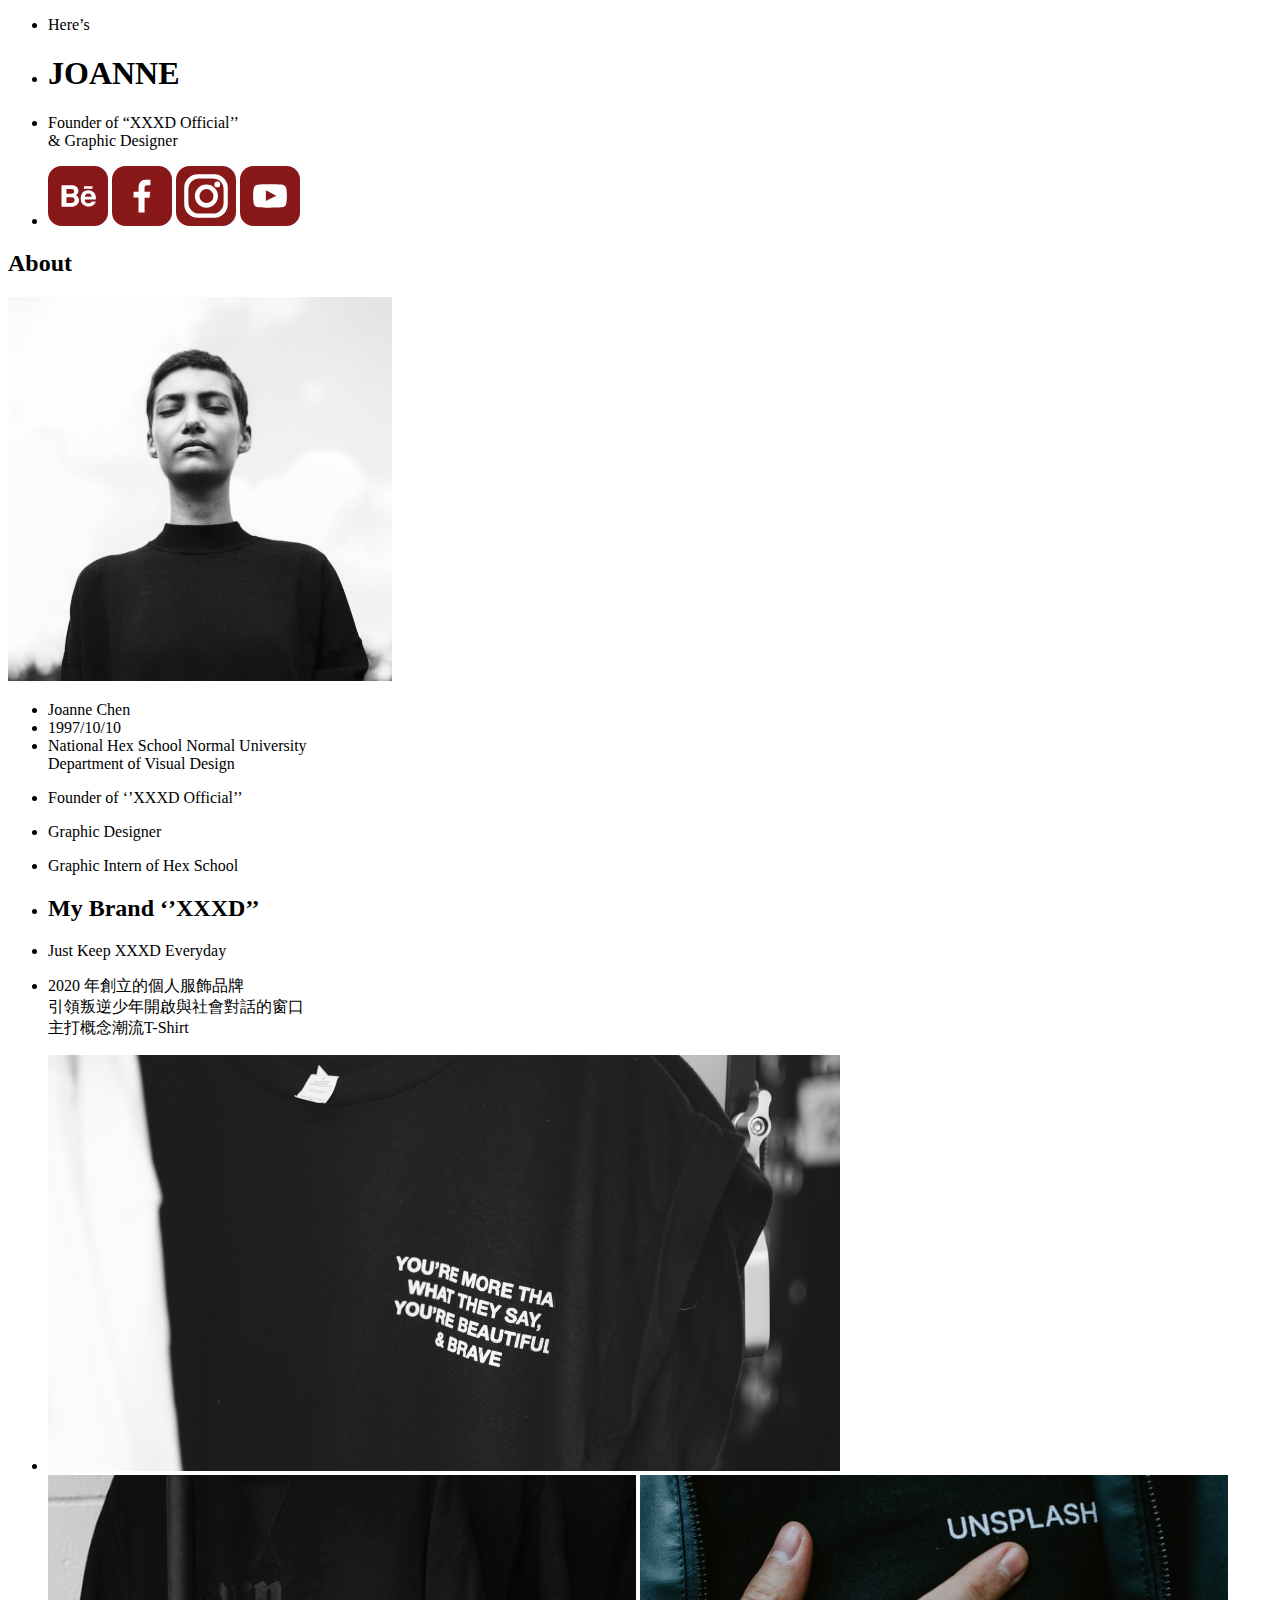
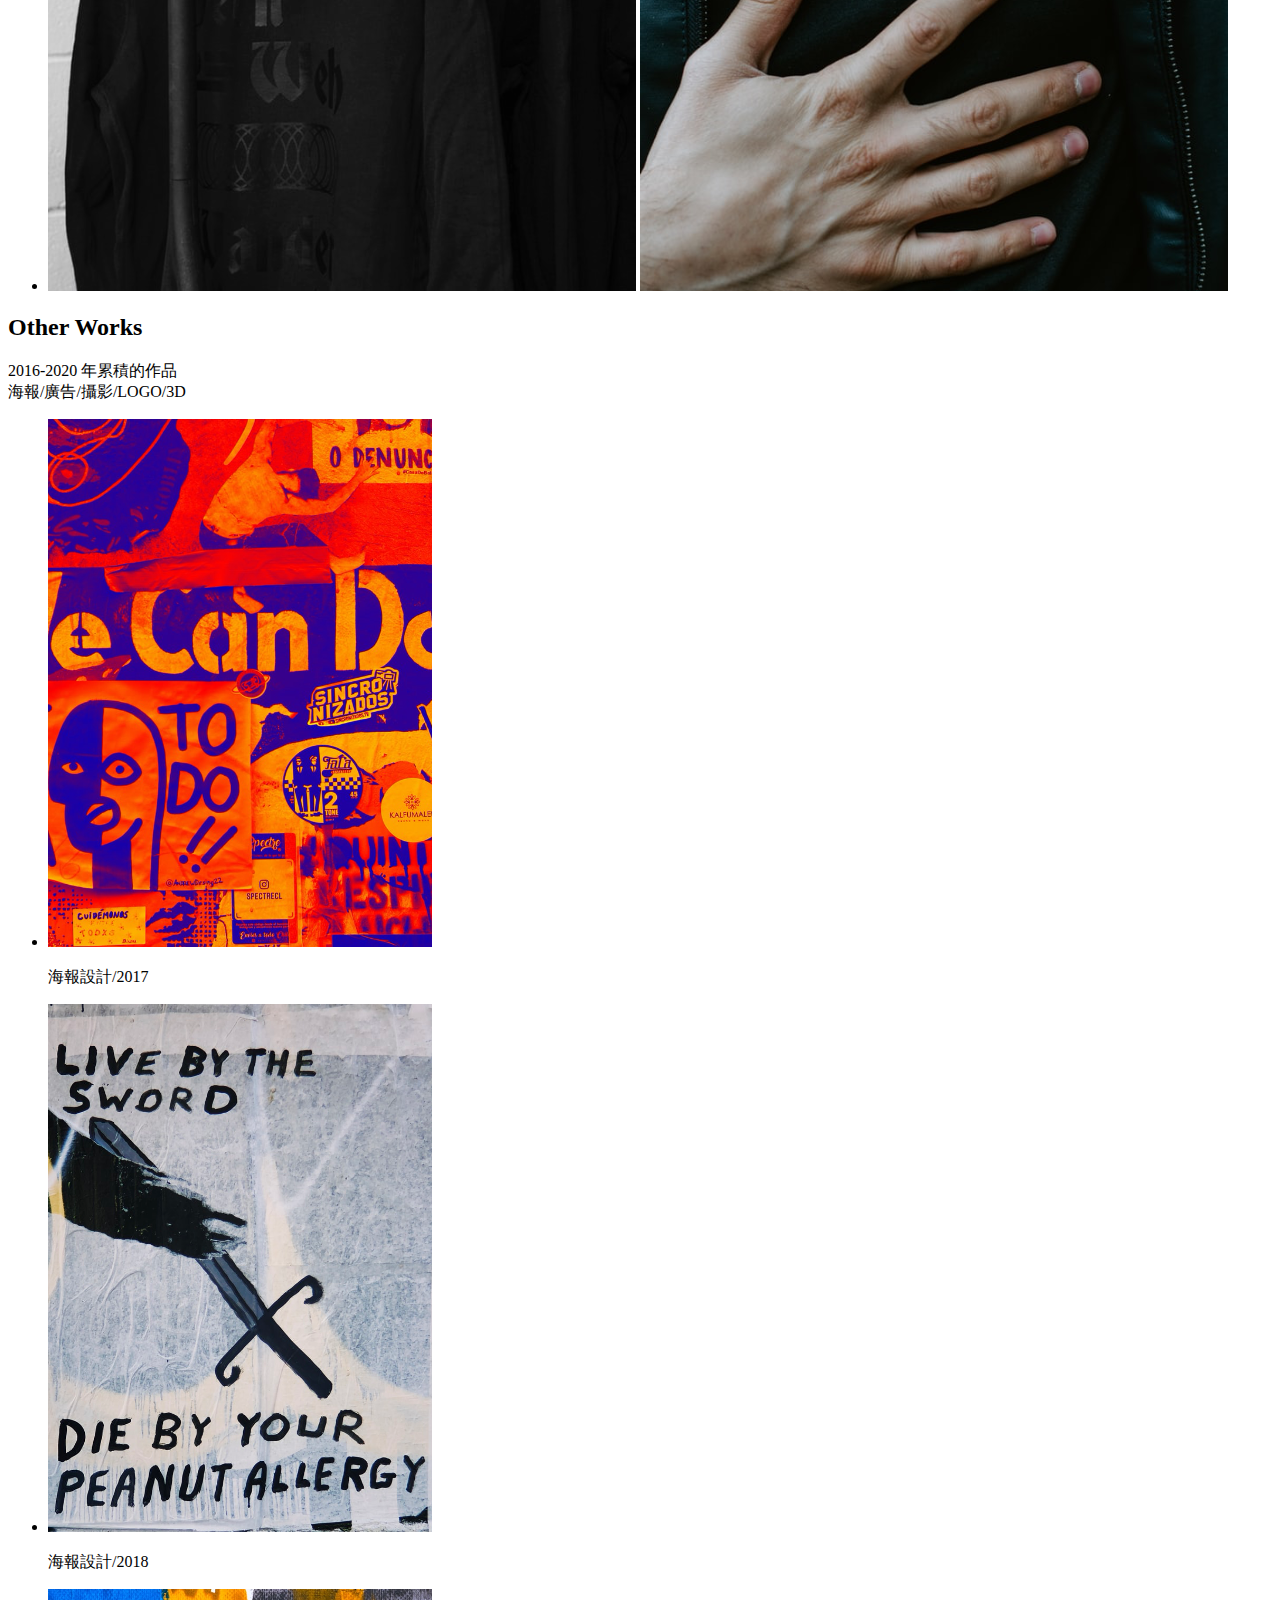
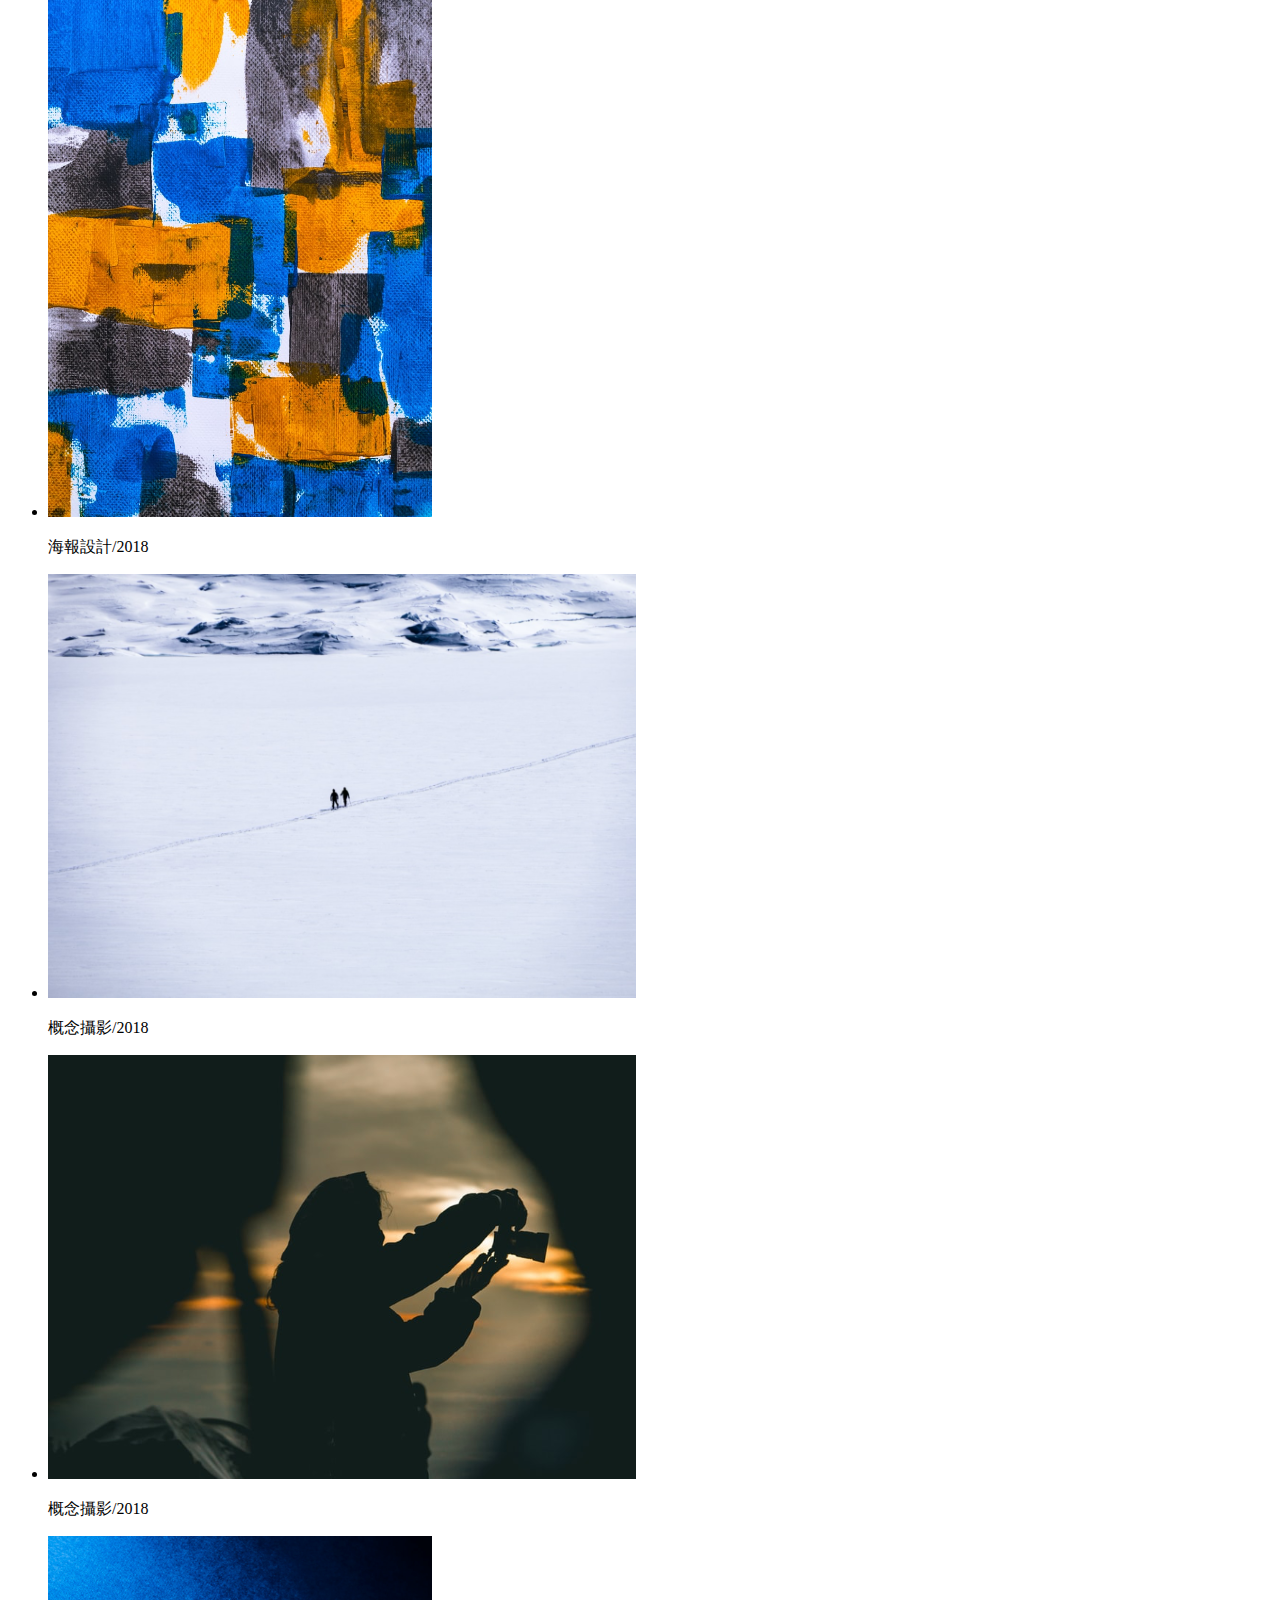
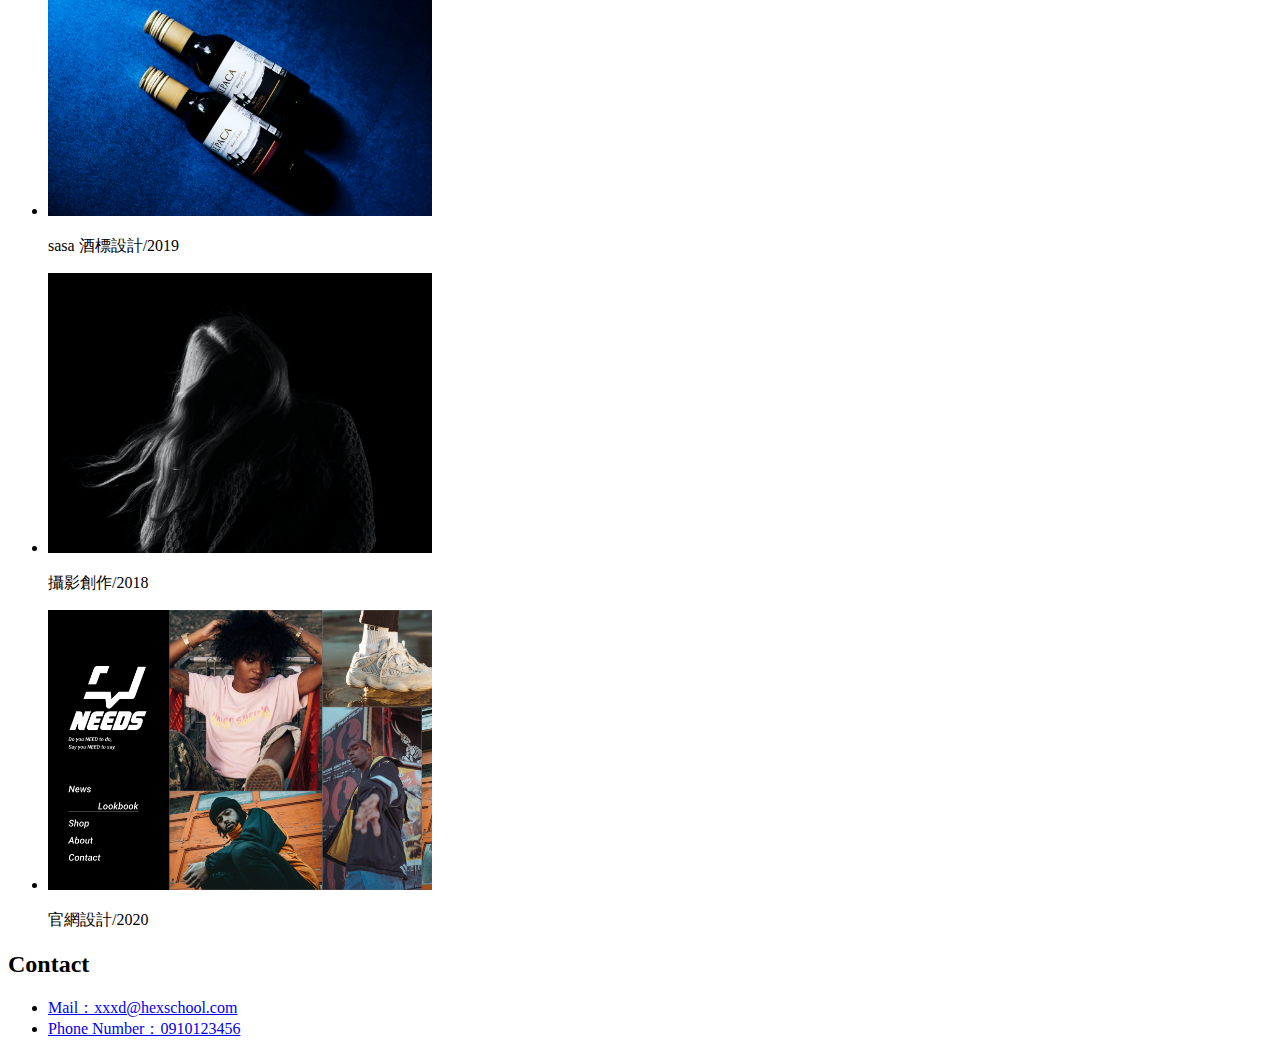
==== app/index.html @ ca54635e "first commit" ====
<!DOCTYPE html>
<html lang="en">

<head>
    <meta charset="UTF-8">
    <meta http-equiv="X-UA-Compatible" content="IE=edge">
    <meta name="viewport" content="width=device-width, initial-scale=1.0">
    <title>week2首頁</title>
    <link rel="stylesheet" href="./assets/style/all.css">
</head>

<body>
    <div class="header d-flex firstcolor f-jcc f-aic mb-14">
        <ul class="fontSizeS fontWeightB fontStyleItalic">
            <li>
                <p class="lineHeightS">Here’s</p>
            </li>
            <li class="mb-8">
                <h1 class="fontSizeL lineHeightL fontWeight900">JOANNE</h1>
            </li>
            <li>
                <p class="mb-10">Founder of “XXXD Official’’<br>& Graphic Designer</p>
            </li>
            <li>
                <img src="assets/images/behance.svg" alt="be" class="mr-4">
                <img src="assets/images/facebook.svg" alt="facebook" class="mr-4">
                <img src="assets/images/instagram.svg" alt="ig" class="mr-4">
                <img src="assets/images/youtube.svg" alt="youtube">
            </li>
        </ul>
    </div>
    <div class="about textAlignCenter mb-40">
        <h2 class="fontSizeM lineHeightM fontWeightB fontStyleItalic mb-10">About</h2>
        <img src="assets/images/photo.png" alt="Joanne_Chen_photo" class="mb-5">
        <ul class="fontWeightB fontSizeS lineHeightS">
            <li>Joanne Chen</li>
            <li>1997/10/10</li>
            <li class="about--hr">National Hex School Normal University<br>Department of Visual Design</li>
        </ul>
        <ul class="fontSizeS lineHeightS fontStyleItalic fontWeightB">
            <li class="about--iconCircle">
                <p>Founder of ‘’XXXD Official’’</p>
            </li>
            <li class="about--iconCircle">
                <p>Graphic Designer</p>
            </li>
            <li class="about--iconCircle">
                <p>Graphic Intern of Hex School</p>
            </li>
        </ul>
    </div>
    <div class="brand firstcolor textAlignCenter firstBackground pm-40 mb-14">
        <ul>
            <li>
                <h2 class="pt-14 fontSizeM lineHeightM fontStyleItalic fontWeightB mb-3">My Brand ‘’XXXD’’</h2>
            </li>
            <li>
                <p class="mb-8 fontSizeS lineHeightS fontWeightB fontStyleItalic">Just Keep XXXD Everyday</p>
            </li>
            <li>
                <p class="mb-17">2020 年創立的個人服飾品牌<br>引領叛逆少年開啟與社會對話的窗口<br>主打概念潮流<span
                        class="fontStyleItalic">T-Shirt</span></p>
            </li>
            <li><img src="assets/images/brand_img1.png" alt="brand" class="mb-10"></li>
            <li>
                <div>
                    <img src="assets/images/brand_img2.png" alt="brand" class="mr-6">
                    <img src="assets/images/brand_img3.png" alt="brand">
                </div>
            </li>
        </ul>
    </div>
    <div class="portfolio textAlignCenter mb-36">
        <h2 class="fontSizeM lineHeightM fontStyleItalic fontWeightB mb-4">Other Works</h2>
        <p class="mb-14"><span class="fontStyleItalic">2016-2020</span> 年累積的作品<br>海報/廣告/攝影/<span
                class="fontStyleItalic">LOGO</span>/<span class="fontStyleItalic">3D</span></p>
        <ul class="d-flex flexWrap f-jcsb fontWeightB">
            <li>
                <div>
                    <img src="assets/images/work_img1.png" alt="海報設計/2017">
                    <p class="lineHeightS mb-12">海報設計/<span class="fontStyleItalic">2017</span></p>
                </div>
            </li>
            <li>
                <img src="assets/images/work_img2.png" alt="海報設計/2018">
                <p class="lineHeightS mb-12">海報設計/<span class="fontStyleItalic">2018</span></p>
            </li>
            <li>
                <img src="assets/images/work_img3.png" alt="海報設計/2018">
                <p class="lineHeightS mb-12">海報設計/<span class="fontStyleItalic">2018</span></p>
            </li>
            <li>
                <img src="assets/images/work_img4.png" alt="概念攝影/2018">
                <p class="lineHeightS mb-12">概念攝影/<span class="fontStyleItalic">2018</span></p>
            </li>
            <li>
                <img src="assets/images/work_img5.png" alt="概念攝影/2018">
                <p class="lineHeightS mb-12">概念攝影/<span class="fontStyleItalic">2018</span></p>
            </li>
            <li>
                <img src="assets/images/work_img6.png" alt="sasa 酒標設計/2019">
                <p class="lineHeightS">sasa 酒標設計/<span class="fontStyleItalic">2019</span></p>
            </li>
            <li>
                <img src="assets/images/work_img7.png" alt="攝影創作/2018">
                <p class="lineHeightS">攝影創作/<span class="fontStyleItalic">2018</span></p>
            </li>
            <li>
                <img src="assets/images/work_img8.png" alt="官網設計/2020">
                <p class="lineHeightS">官網設計/<span class="fontStyleItalic">2020</span></p>
            </li>
        </ul>
    </div>
    <div class="footer textAlignCenter firstcolor firstBackground pm-16">
        <h2 class="pt-16 fontSizeM lineHeightM mb-4 fontStyleItalic fontWeightB">
            Contact
        </h2>
        <ul>
            <li class="mb-4">
                <a href="mailto:xxxd@hexschool.com" class="firstcolor fontStyleItalic">
                    Mail：xxxd@hexschool.com
                </a>
            </li>
            <li>
                <a href="tel: 0910123456" class="firstcolor fontStyleItalic">
                    Phone Number：0910123456
                </a>
            </li>
        </ul>
    </div>
</body>

</html>
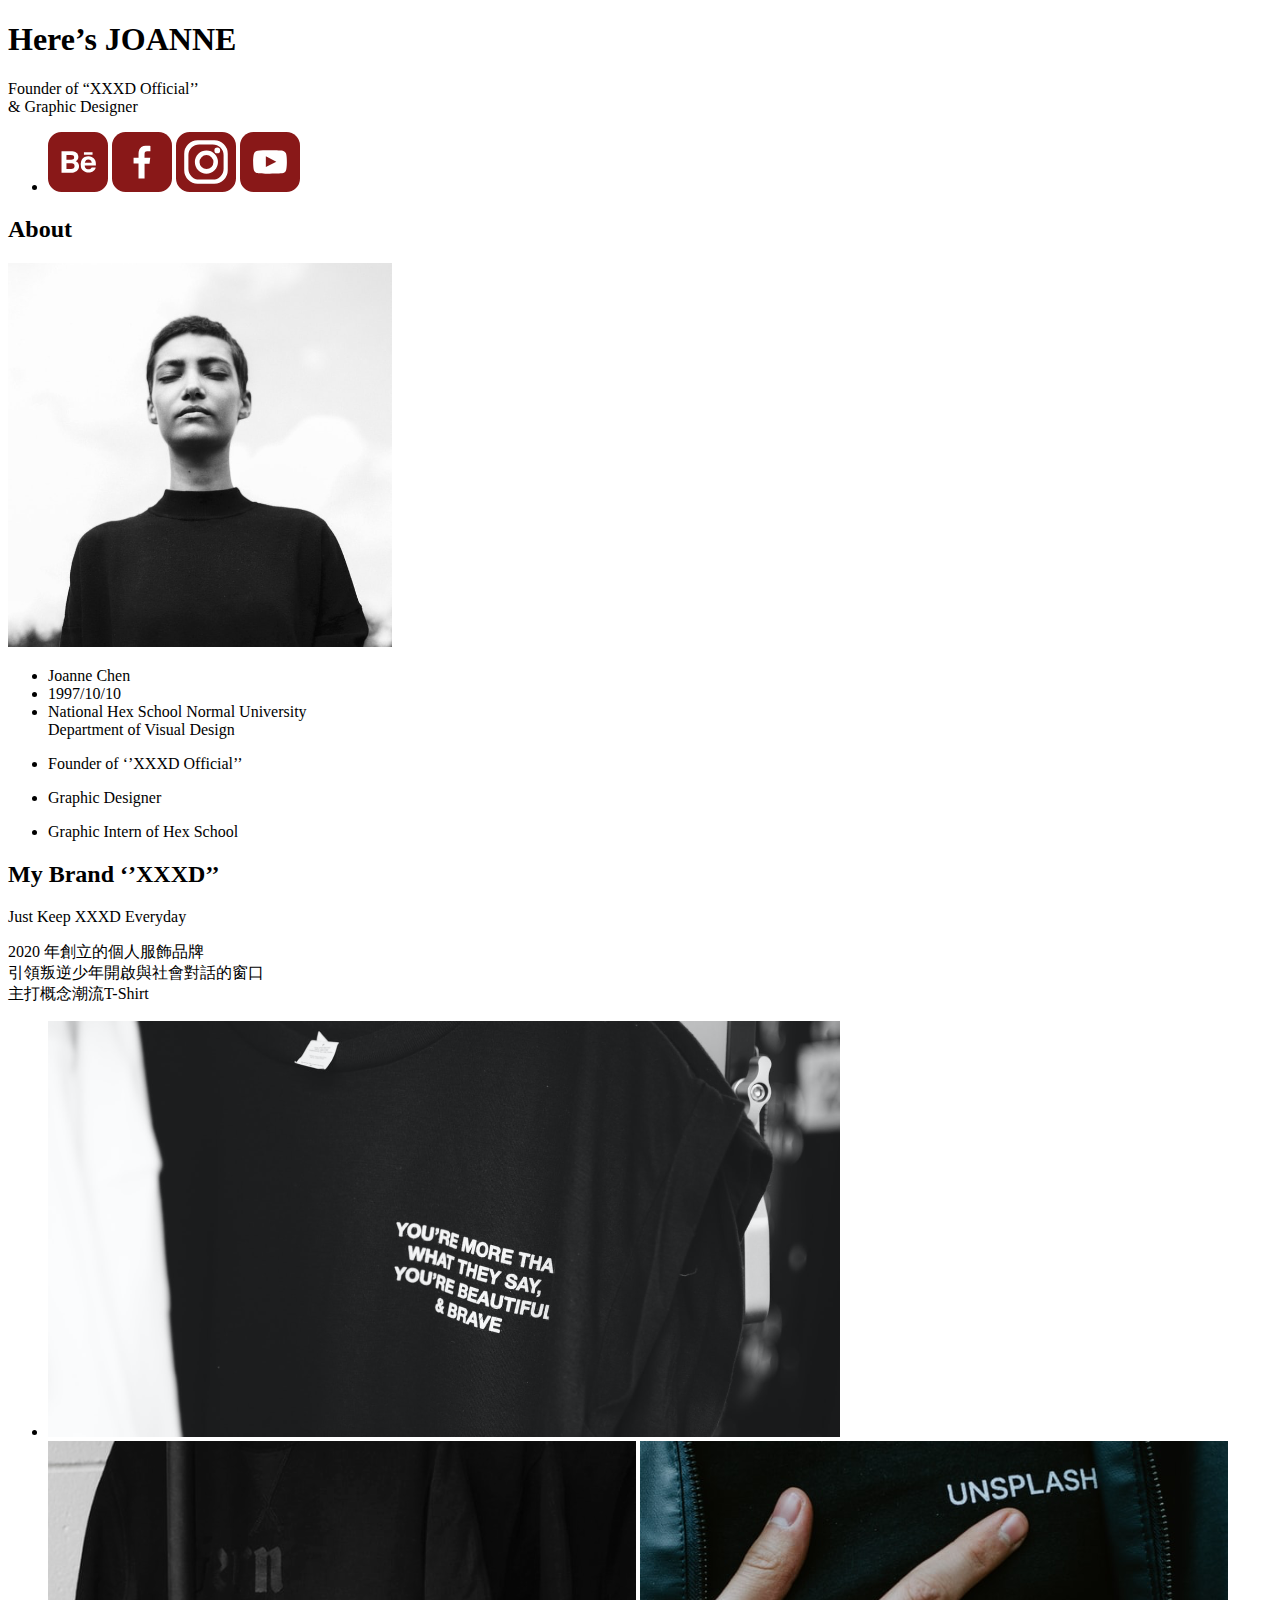
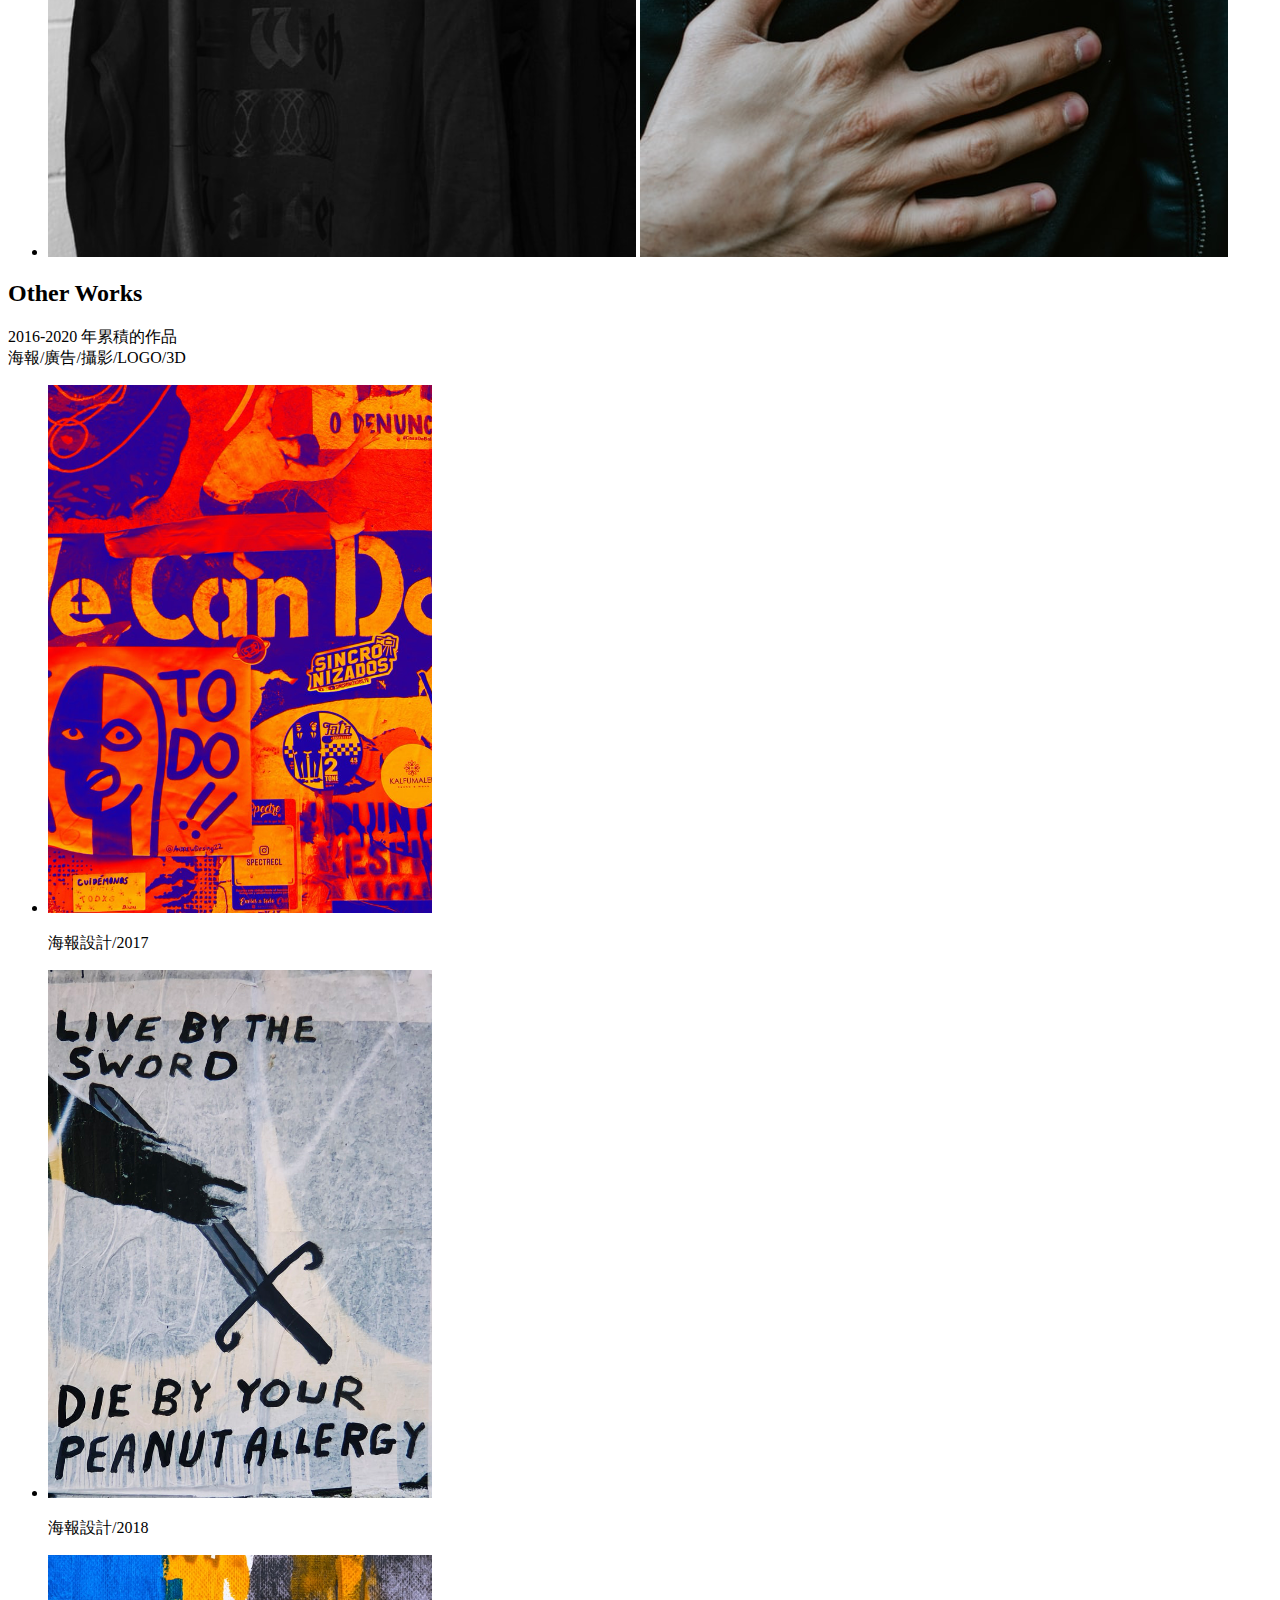
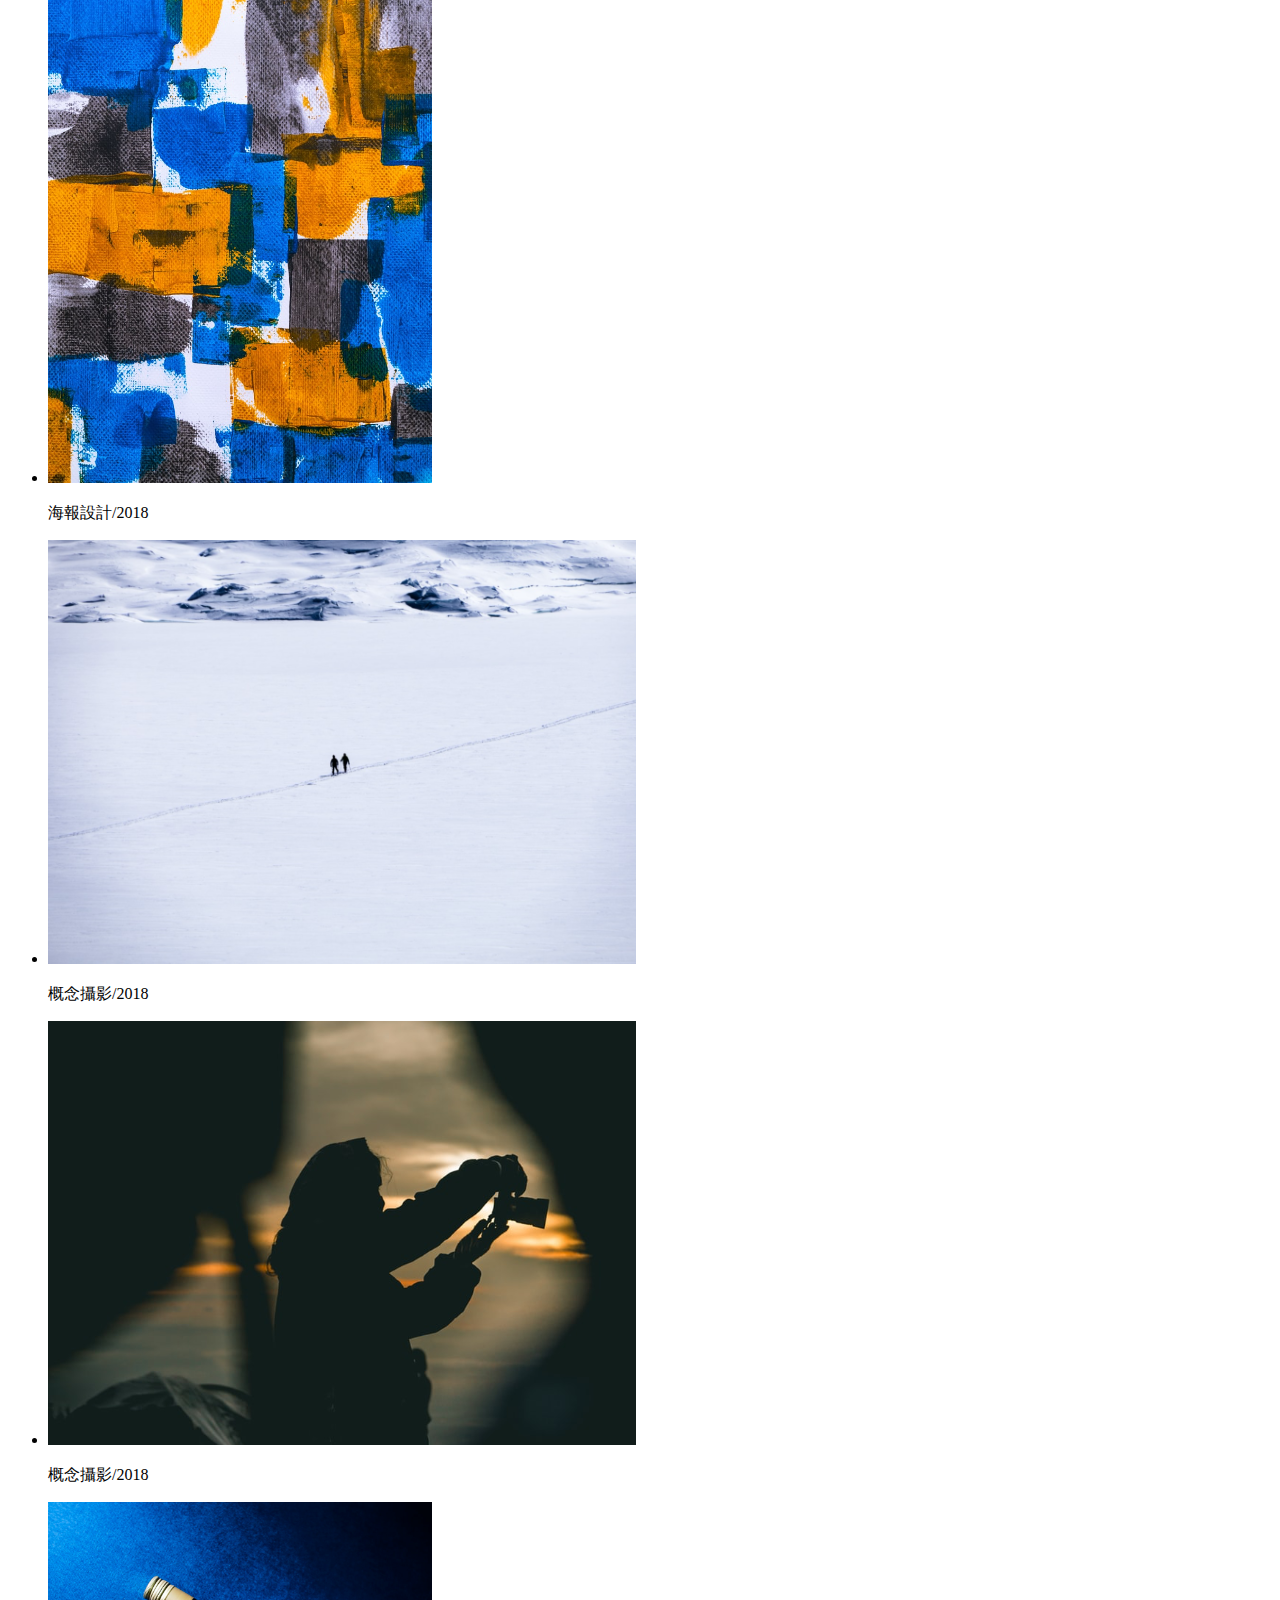
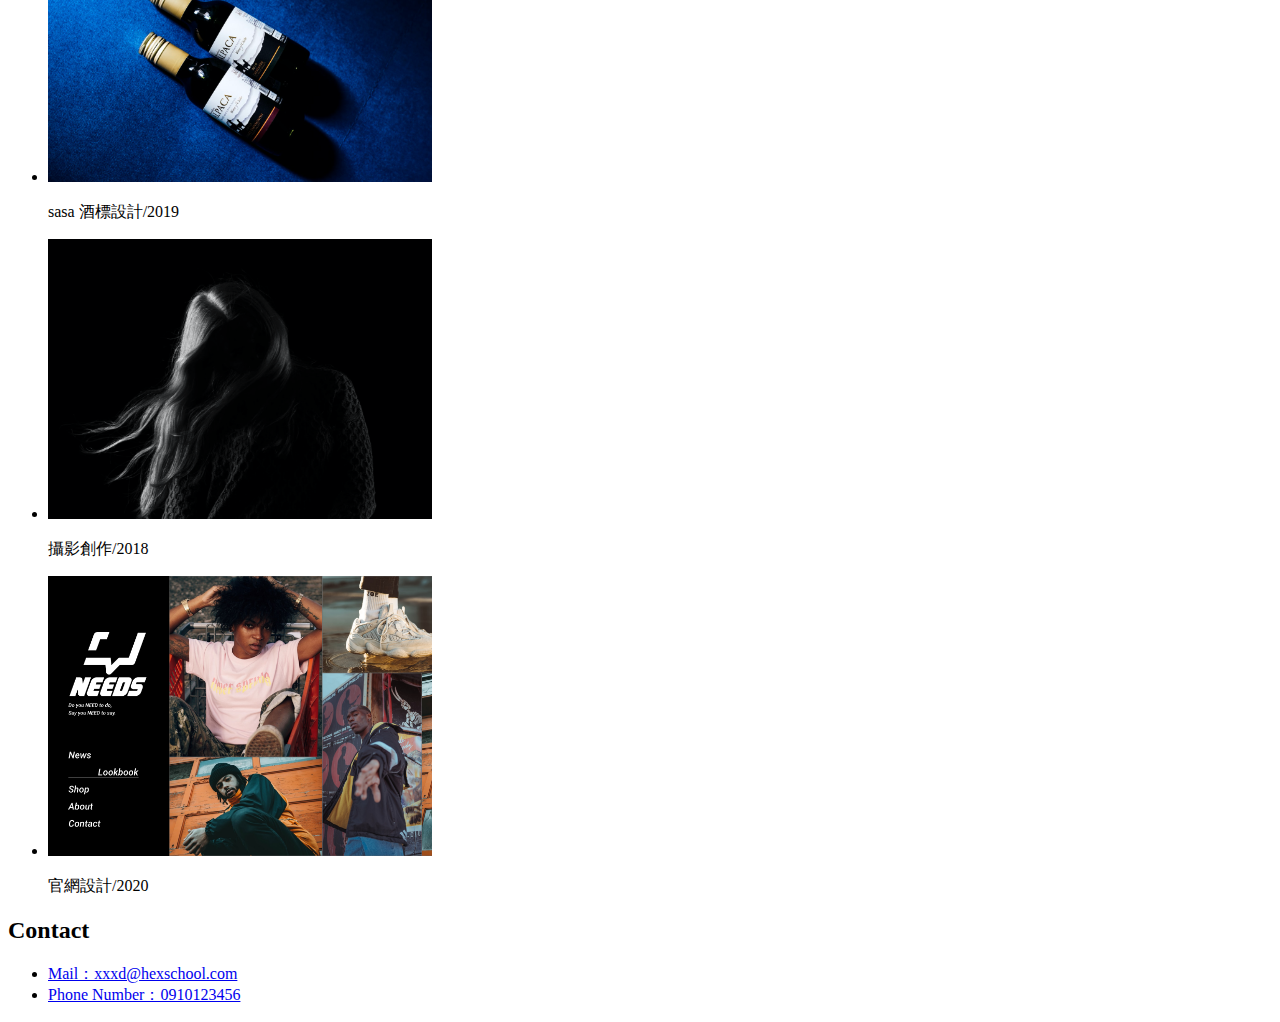
==== commit c0718186: "second commit" ====
--- a/app/index.html
+++ b/app/index.html
@@ -5,22 +5,20 @@
     <meta charset="UTF-8">
     <meta http-equiv="X-UA-Compatible" content="IE=edge">
     <meta name="viewport" content="width=device-width, initial-scale=1.0">
-    <title>week2首頁</title>
+    <title>week2</title>
     <link rel="stylesheet" href="./assets/style/all.css">
 </head>
 
 <body>
-    <div class="header d-flex firstcolor f-jcc f-aic mb-14">
-        <ul class="fontSizeS fontWeightB fontStyleItalic">
-            <li>
-                <p class="lineHeightS">Here’s</p>
-            </li>
-            <li class="mb-8">
-                <h1 class="fontSizeL lineHeightL fontWeight900">JOANNE</h1>
-            </li>
-            <li>
-                <p class="mb-10">Founder of “XXXD Official’’<br>& Graphic Designer</p>
-            </li>
+    <div class="d-flex f-jcc f-aic header color-primary mb-14 f-dc">
+        <div>
+            <h1>
+                <span class="fontSizeS fontWeightB fontStyleItalic d-block">Here’s</span>
+                <span class="fontSizeL lineHeightL fontWeight900">JOANNE</span>
+            </h1>
+            <p class="mb-10">Founder of “XXXD Official’’<br>& Graphic Designer</p>
+        </div>
+        <ul class="d-flex f-jcc f-aic">
             <li>
                 <img src="assets/images/behance.svg" alt="be" class="mr-4">
                 <img src="assets/images/facebook.svg" alt="facebook" class="mr-4">
@@ -33,9 +31,10 @@
         <h2 class="fontSizeM lineHeightM fontWeightB fontStyleItalic mb-10">About</h2>
         <img src="assets/images/photo.png" alt="Joanne_Chen_photo" class="mb-5">
         <ul class="fontWeightB fontSizeS lineHeightS">
-            <li>Joanne Chen</li>
-            <li>1997/10/10</li>
-            <li class="about--hr">National Hex School Normal University<br>Department of Visual Design</li>
+            <li class="mb-1">Joanne Chen</li>
+            <li class="mb-2">1997/10/10</li>
+            <li>National Hex School Normal University<br>Department of Visual Design</li>
+            <div class="about--hr"></div>
         </ul>
         <ul class="fontSizeS lineHeightS fontStyleItalic fontWeightB">
             <li class="about--iconCircle">
@@ -49,18 +48,11 @@
             </li>
         </ul>
     </div>
-    <div class="brand firstcolor textAlignCenter firstBackground pm-40 mb-14">
+    <div class="brand color-primary textAlignCenter color-bg pm-40 mb-14">
+        <h2 class="pt-14 fontSizeM lineHeightM fontStyleItalic fontWeightB mb-3">My Brand ‘’XXXD’’</h2>
+        <p class="mb-8 fontSizeS lineHeightS fontWeightB fontStyleItalic">Just Keep XXXD Everyday</p>
+        <p class="mb-17">2020 年創立的個人服飾品牌<br>引領叛逆少年開啟與社會對話的窗口<br>主打概念潮流<span class="fontStyleItalic">T-Shirt</span></p>
         <ul>
-            <li>
-                <h2 class="pt-14 fontSizeM lineHeightM fontStyleItalic fontWeightB mb-3">My Brand ‘’XXXD’’</h2>
-            </li>
-            <li>
-                <p class="mb-8 fontSizeS lineHeightS fontWeightB fontStyleItalic">Just Keep XXXD Everyday</p>
-            </li>
-            <li>
-                <p class="mb-17">2020 年創立的個人服飾品牌<br>引領叛逆少年開啟與社會對話的窗口<br>主打概念潮流<span
-                        class="fontStyleItalic">T-Shirt</span></p>
-            </li>
             <li><img src="assets/images/brand_img1.png" alt="brand" class="mb-10"></li>
             <li>
                 <div>
@@ -111,18 +103,18 @@
             </li>
         </ul>
     </div>
-    <div class="footer textAlignCenter firstcolor firstBackground pm-16">
-        <h2 class="pt-16 fontSizeM lineHeightM mb-4 fontStyleItalic fontWeightB">
+    <div class="footer textAlignCenter color-primary color-bg pm-16 fontStyleItalic fontSizeS">
+        <h2 class="pt-16 fontSizeM lineHeightM mb-4 fontWeightB">
             Contact
         </h2>
         <ul>
             <li class="mb-4">
-                <a href="mailto:xxxd@hexschool.com" class="firstcolor fontStyleItalic">
+                <a href="mailto:xxxd@hexschool.com" class="color-primary">
                     Mail：xxxd@hexschool.com
                 </a>
             </li>
             <li>
-                <a href="tel: 0910123456" class="firstcolor fontStyleItalic">
+                <a href="tel: 0910123456" class="color-primary">
                     Phone Number：0910123456
                 </a>
             </li>
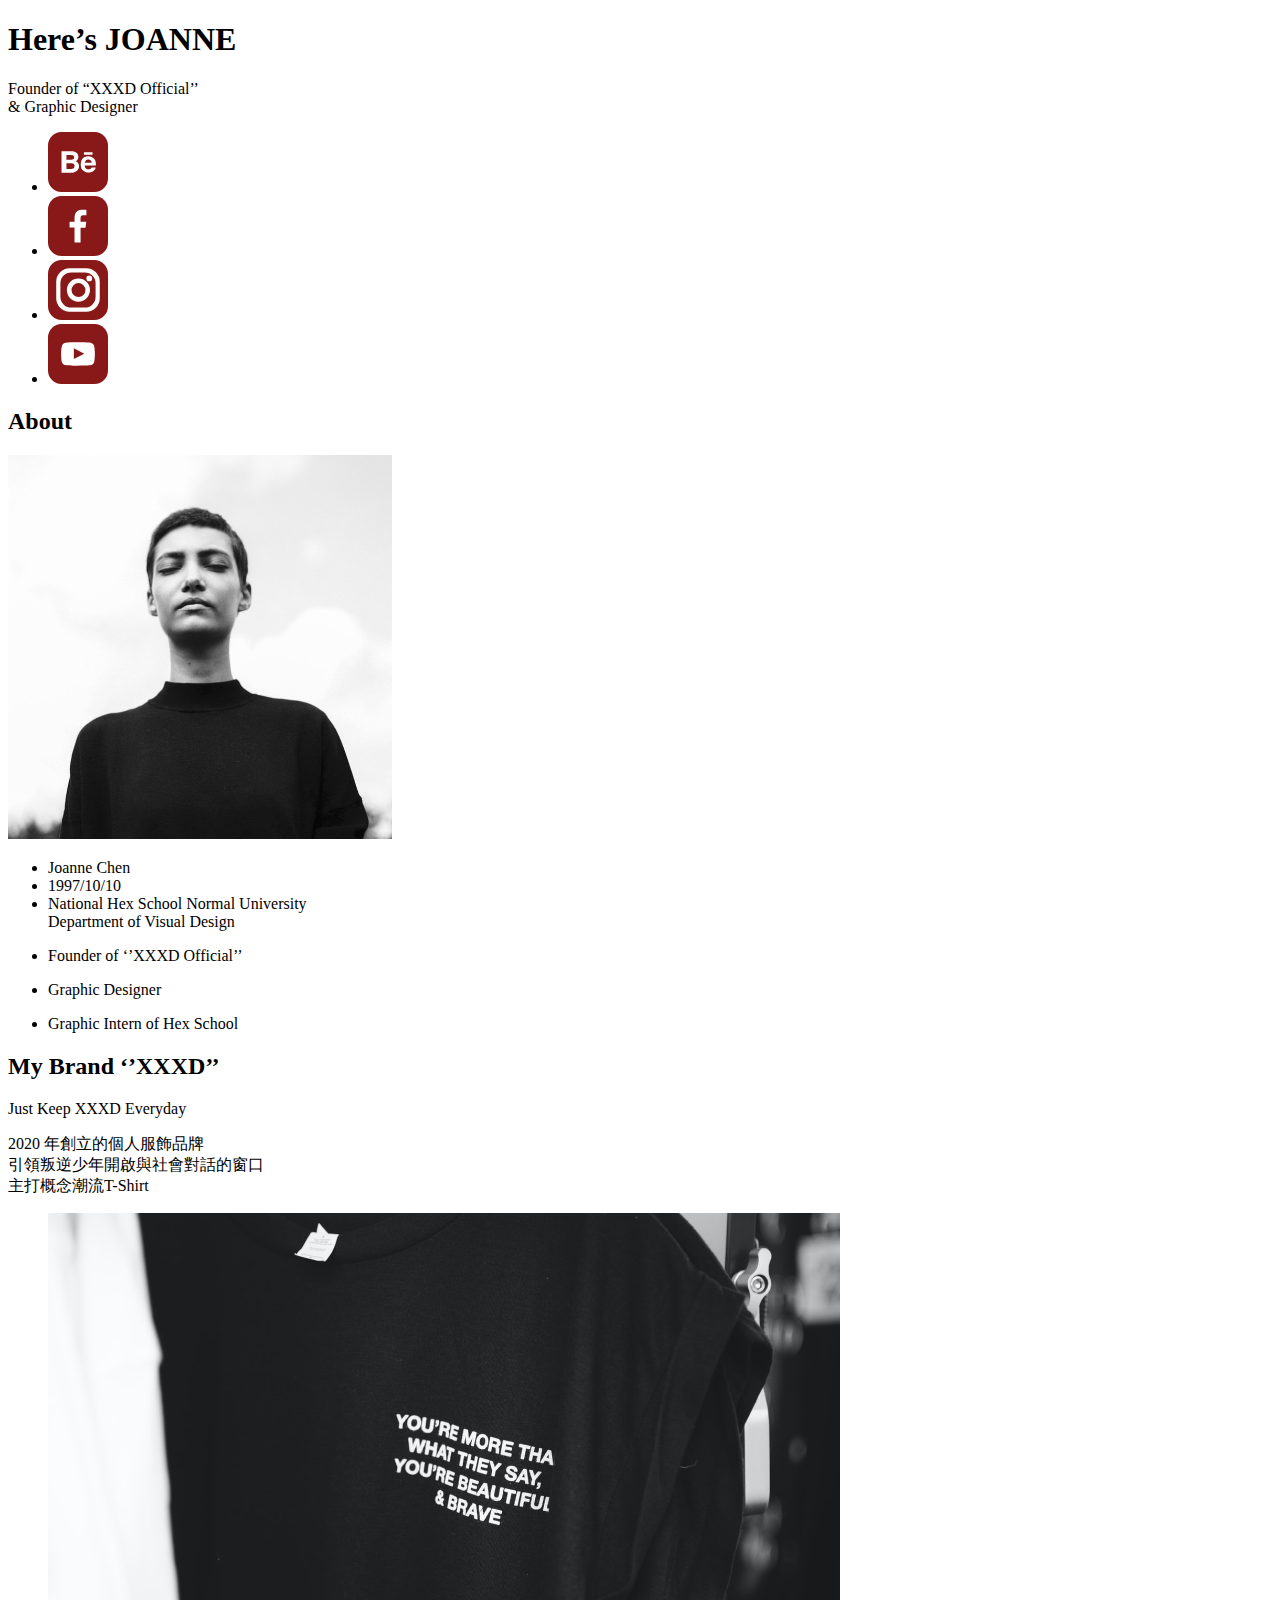
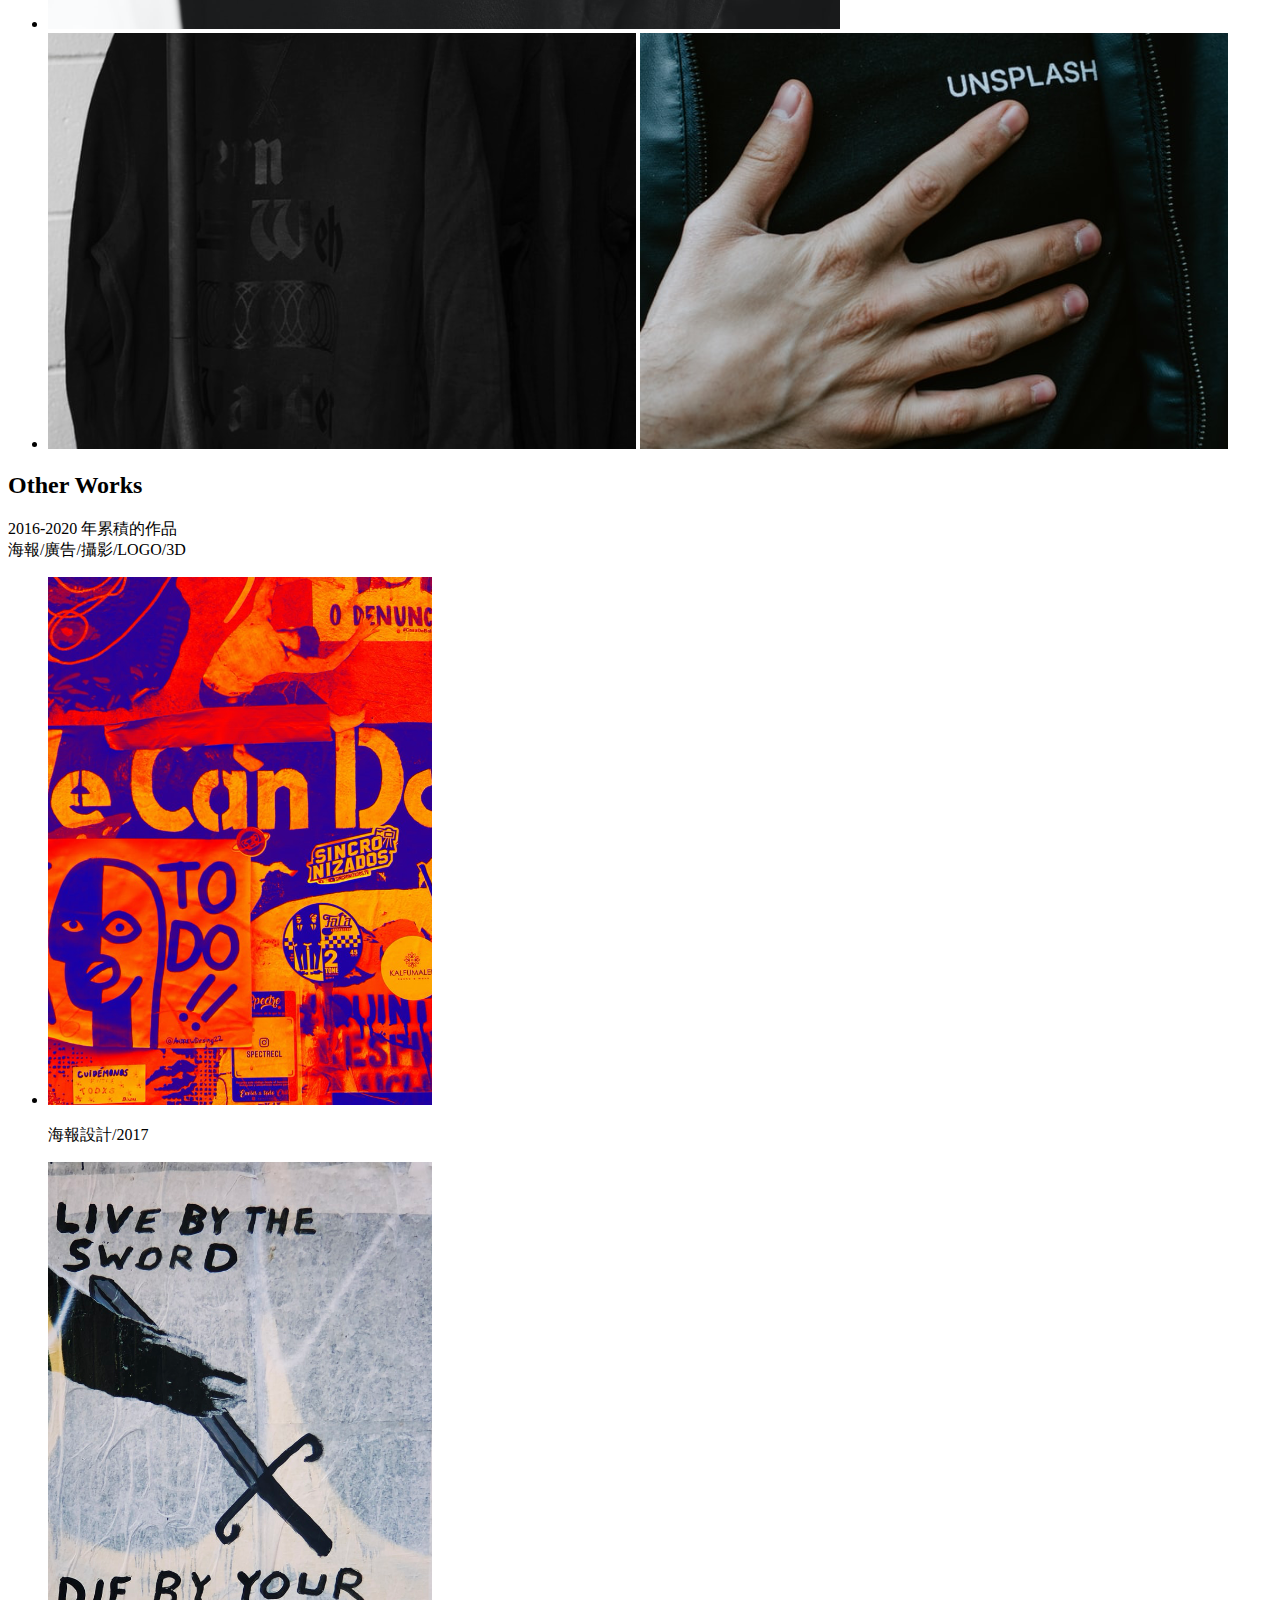
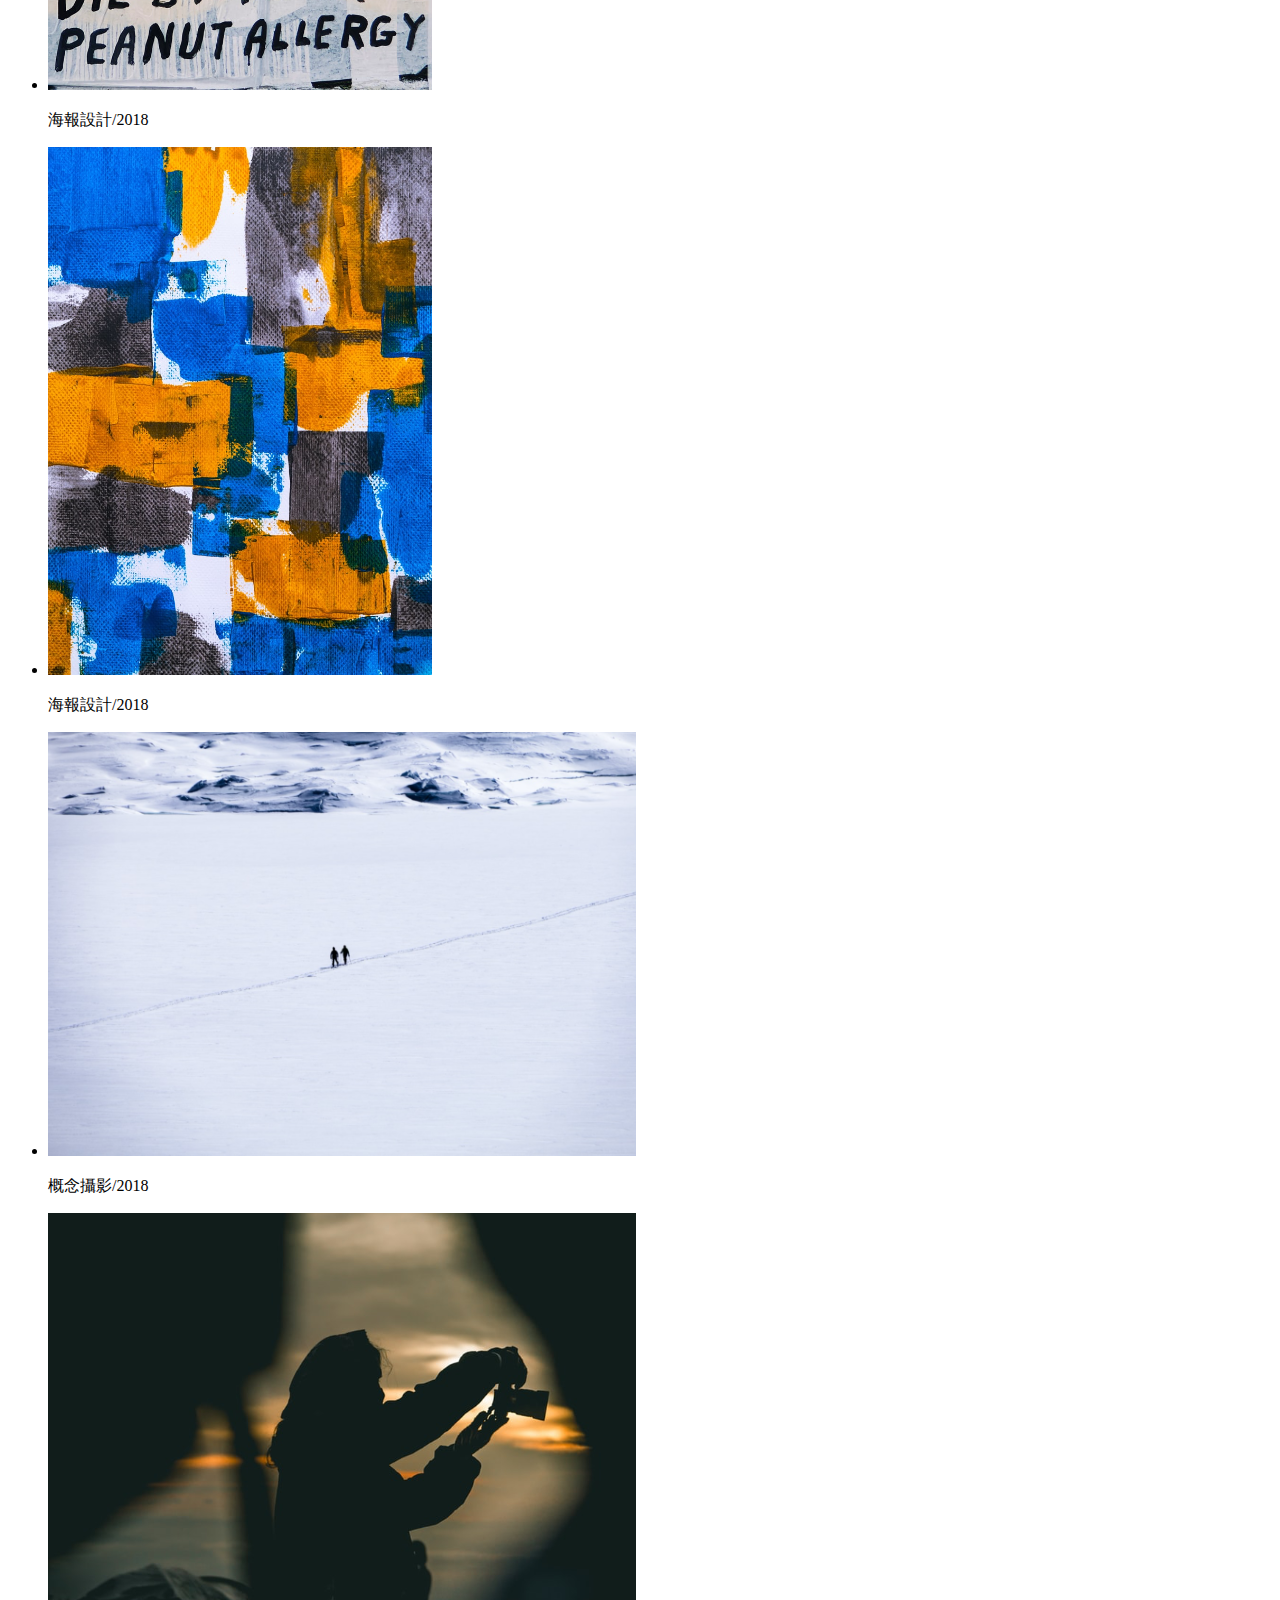
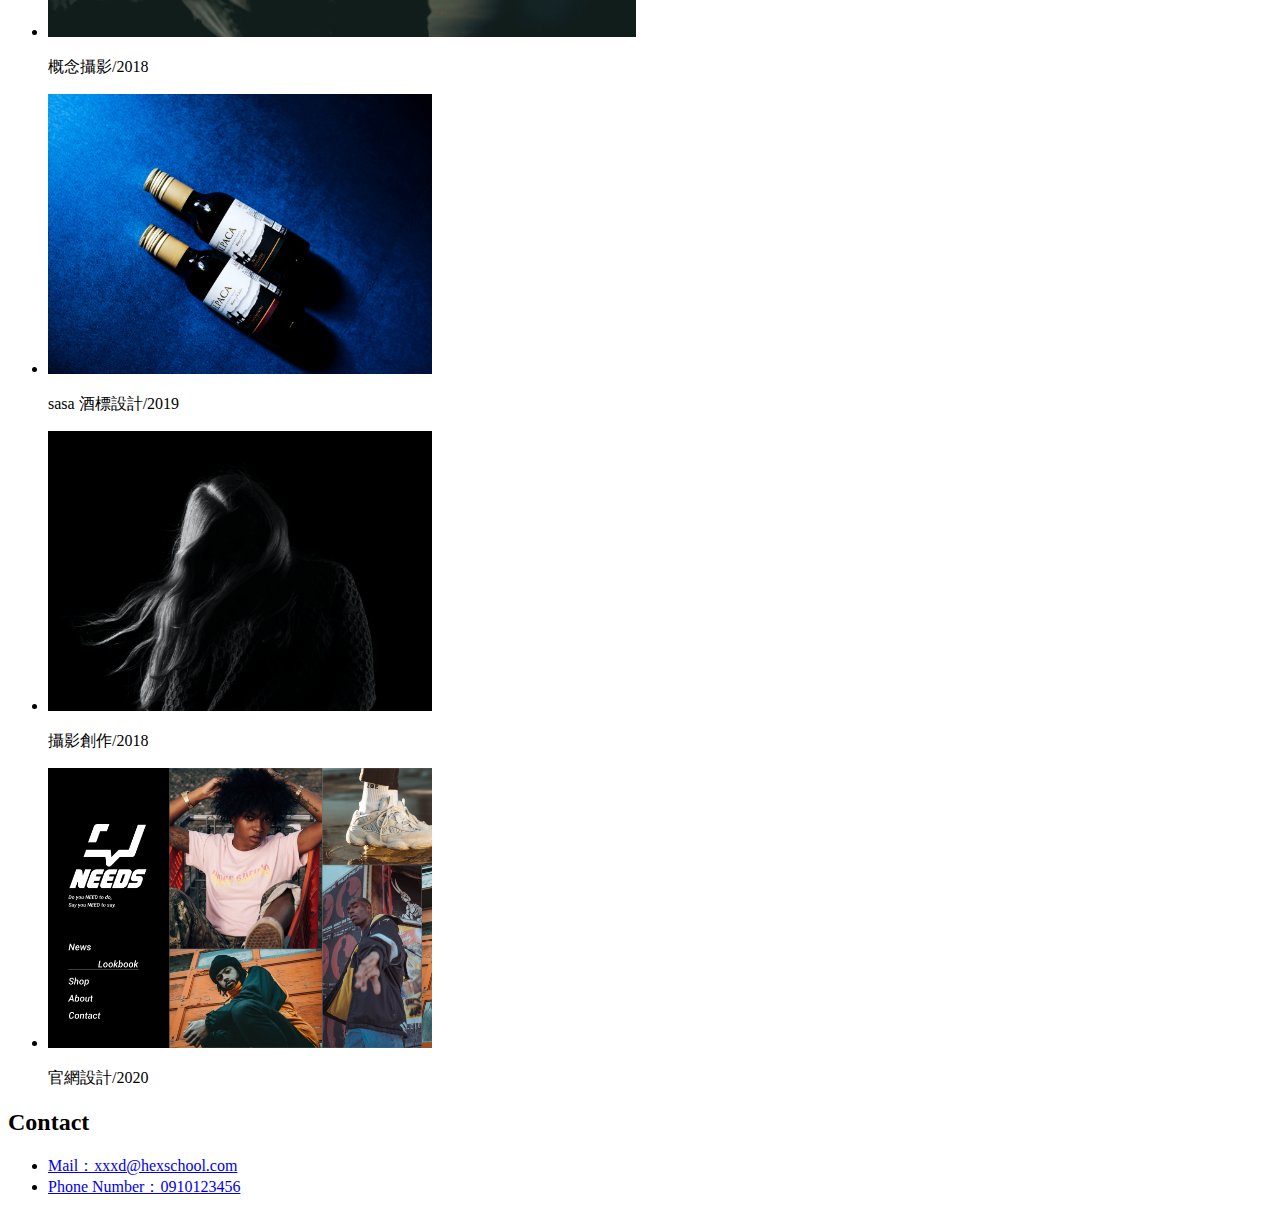
==== commit ea9510ca: "second commit" ====
--- a/app/index.html
+++ b/app/index.html
@@ -19,12 +19,10 @@
             <p class="mb-10">Founder of “XXXD Official’’<br>& Graphic Designer</p>
         </div>
         <ul class="d-flex f-jcc f-aic">
-            <li>
-                <img src="assets/images/behance.svg" alt="be" class="mr-4">
-                <img src="assets/images/facebook.svg" alt="facebook" class="mr-4">
-                <img src="assets/images/instagram.svg" alt="ig" class="mr-4">
-                <img src="assets/images/youtube.svg" alt="youtube">
-            </li>
+            <li><img src="assets/images/behance.svg" alt="be" class="mr-4"></li>
+            <li><img src="assets/images/facebook.svg" alt="facebook" class="mr-4"></li>
+            <li><img src="assets/images/instagram.svg" alt="ig" class="mr-4"></li>
+            <li><img src="assets/images/youtube.svg" alt="youtube"></li>
         </ul>
     </div>
     <div class="about textAlignCenter mb-40">
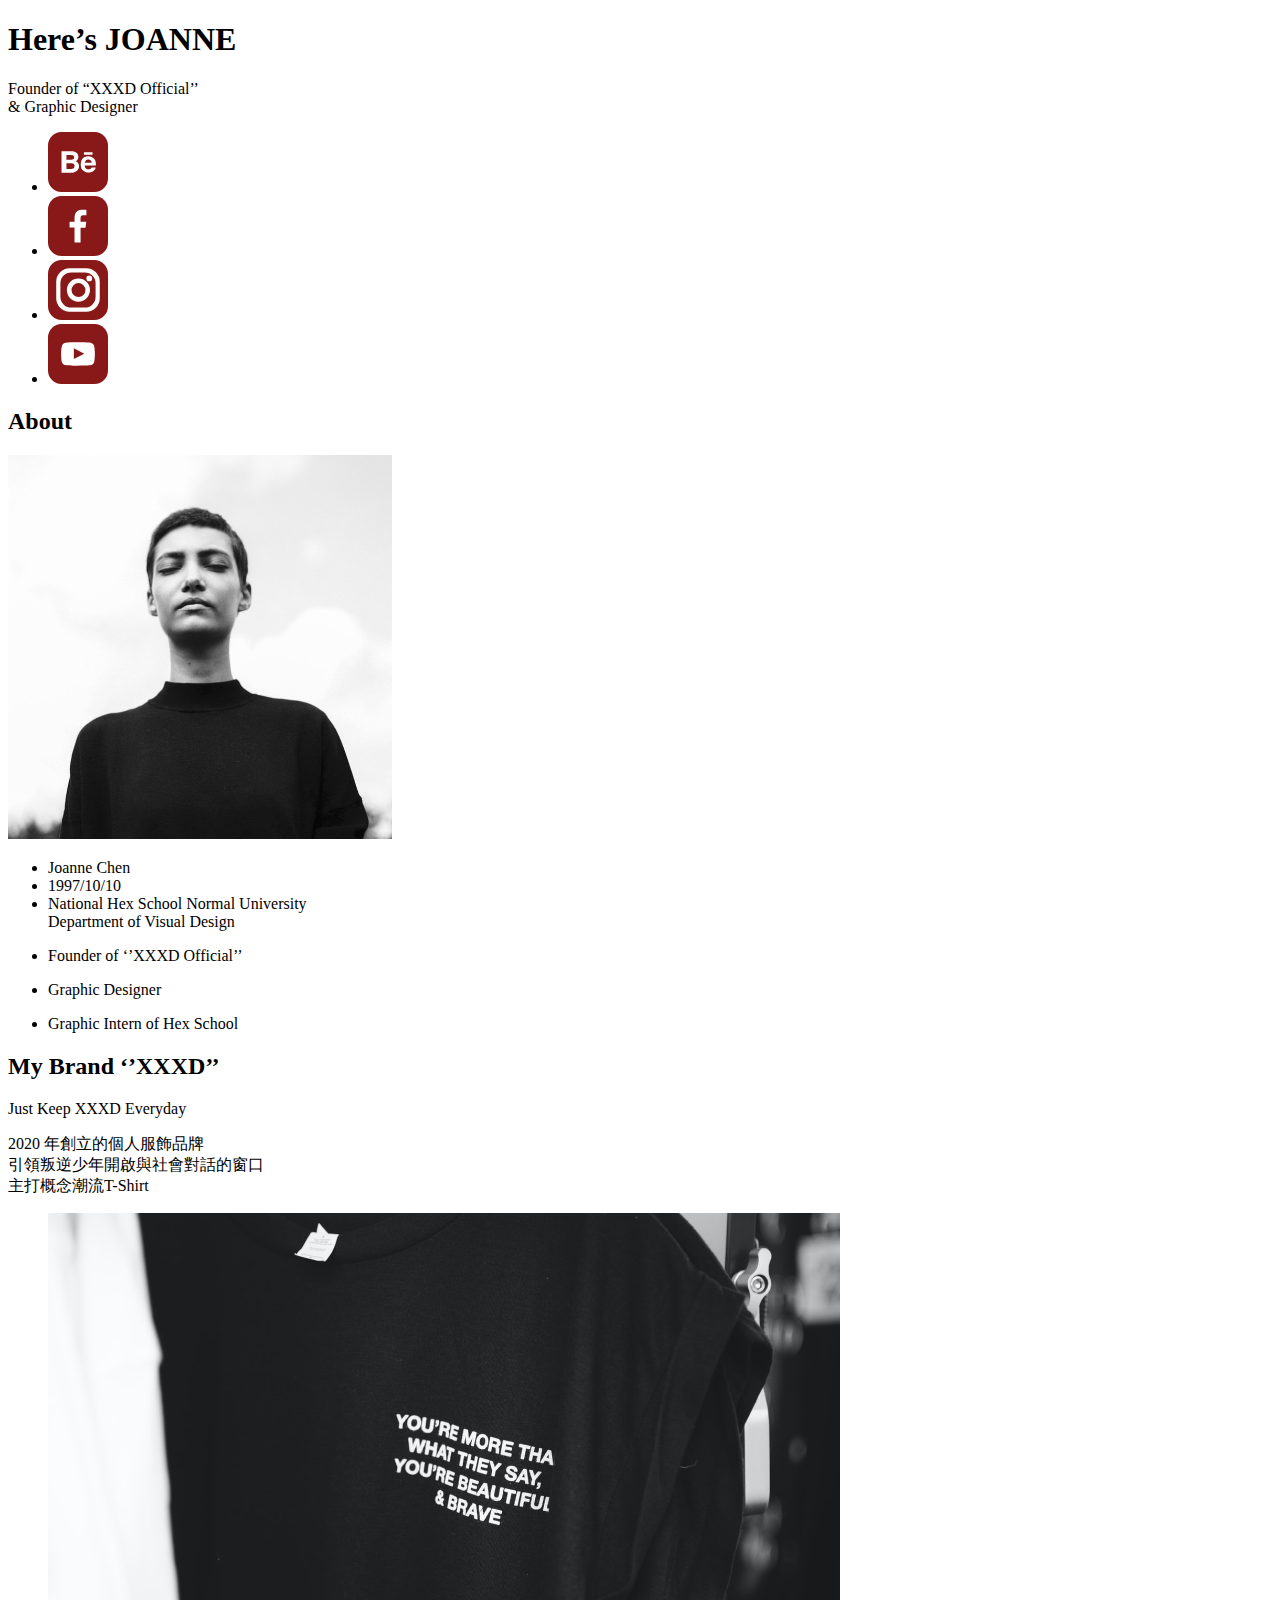
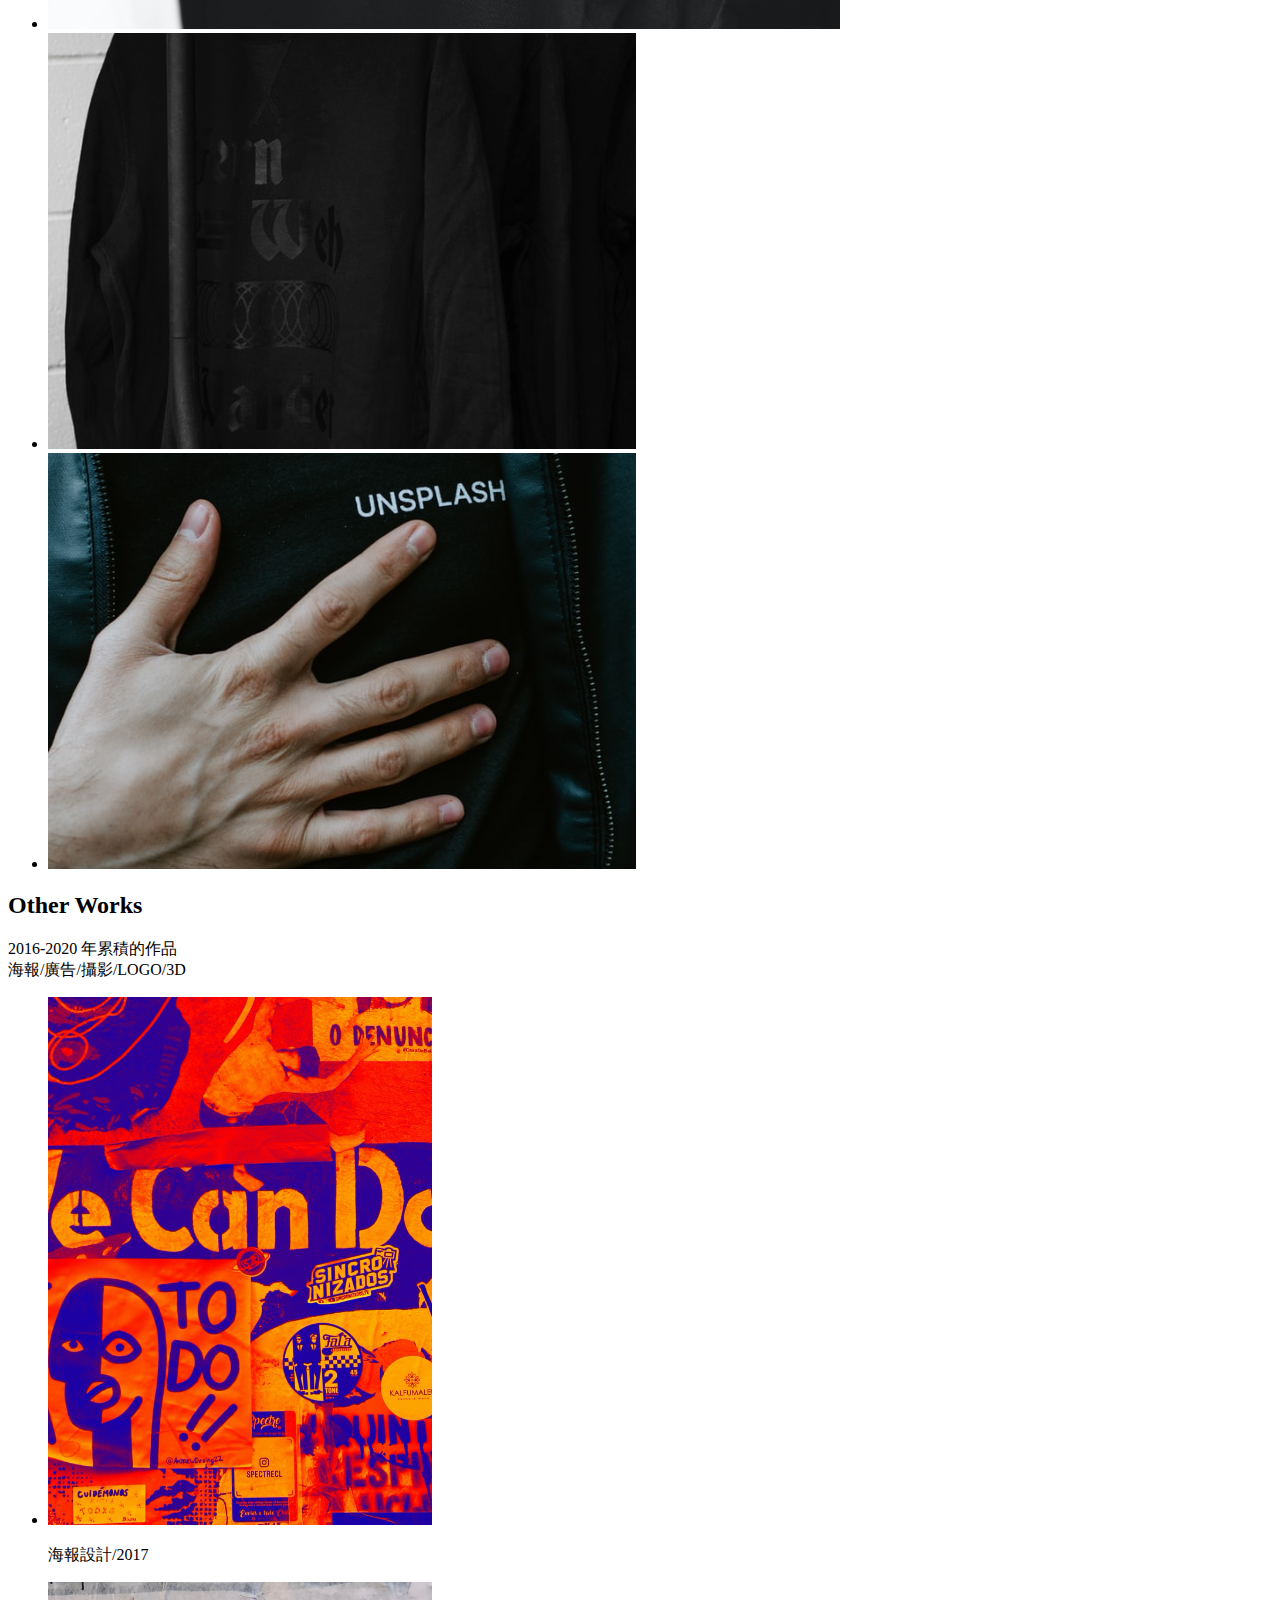
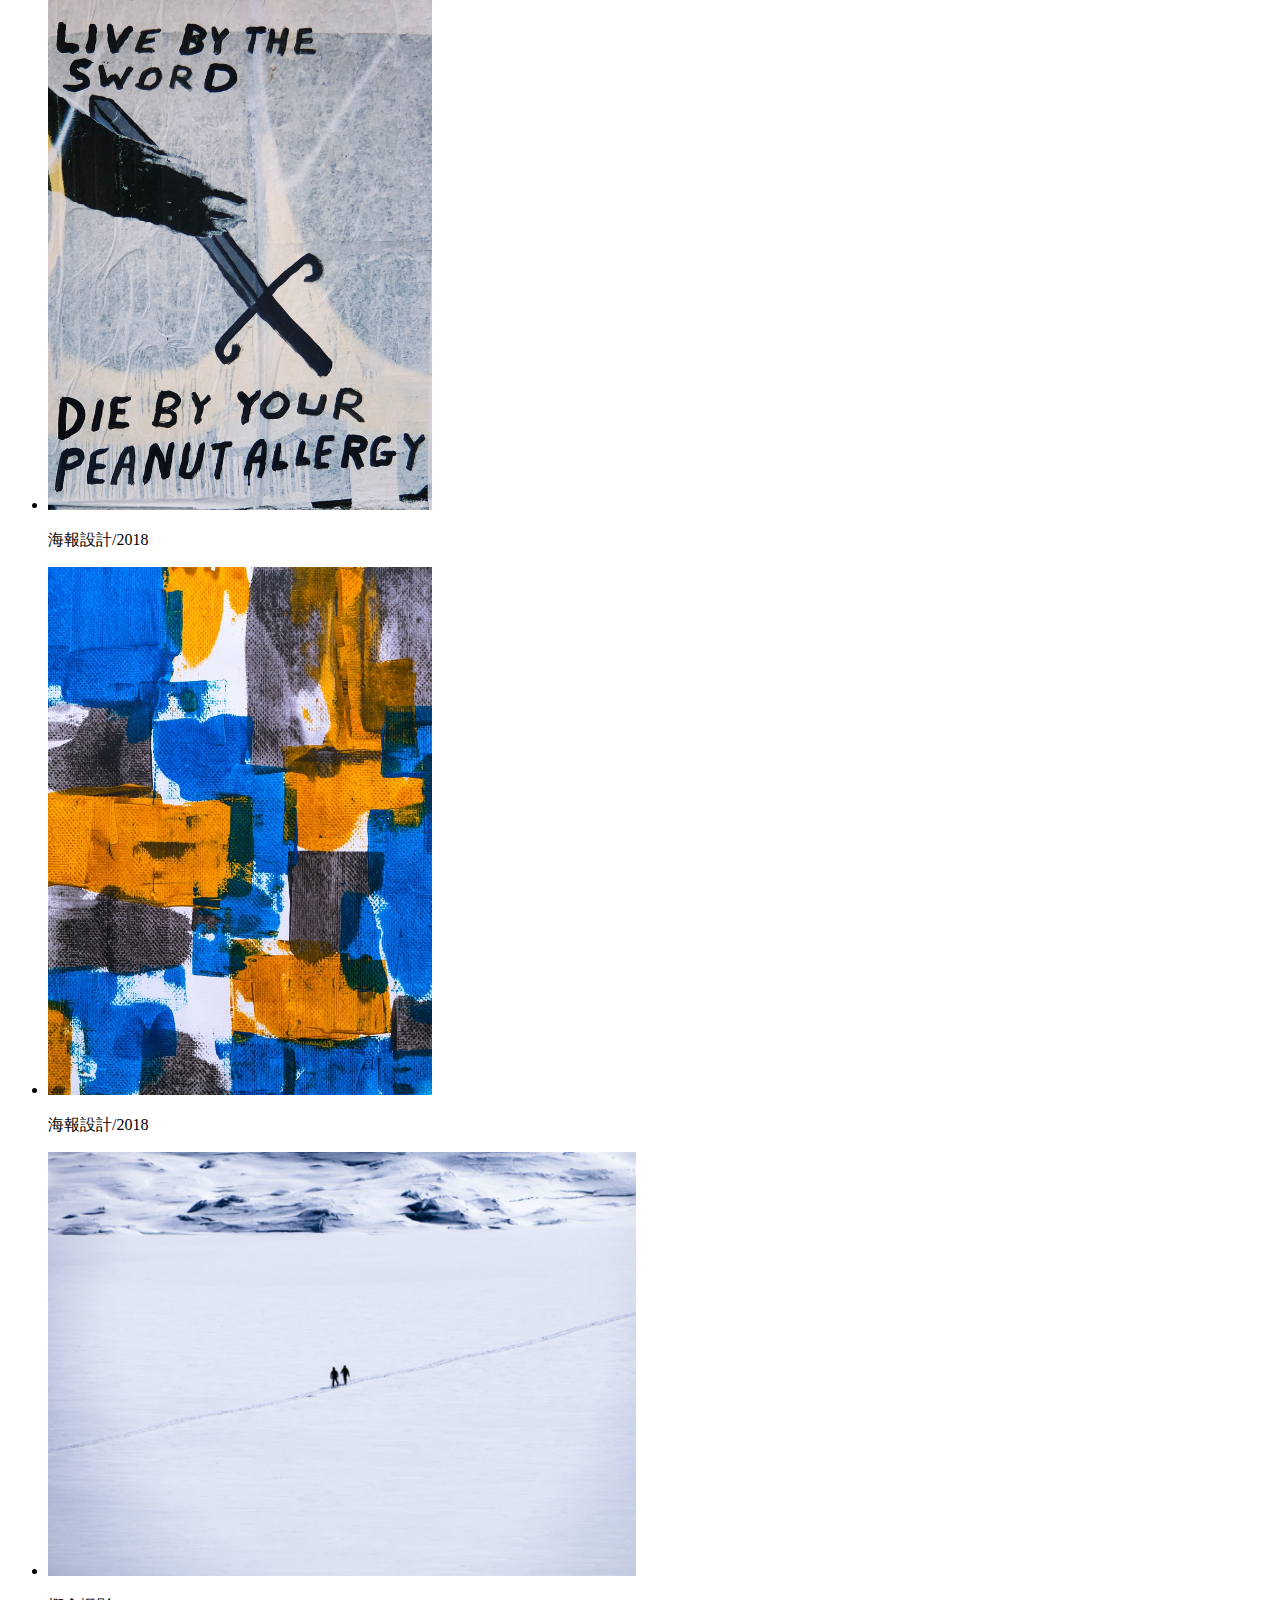
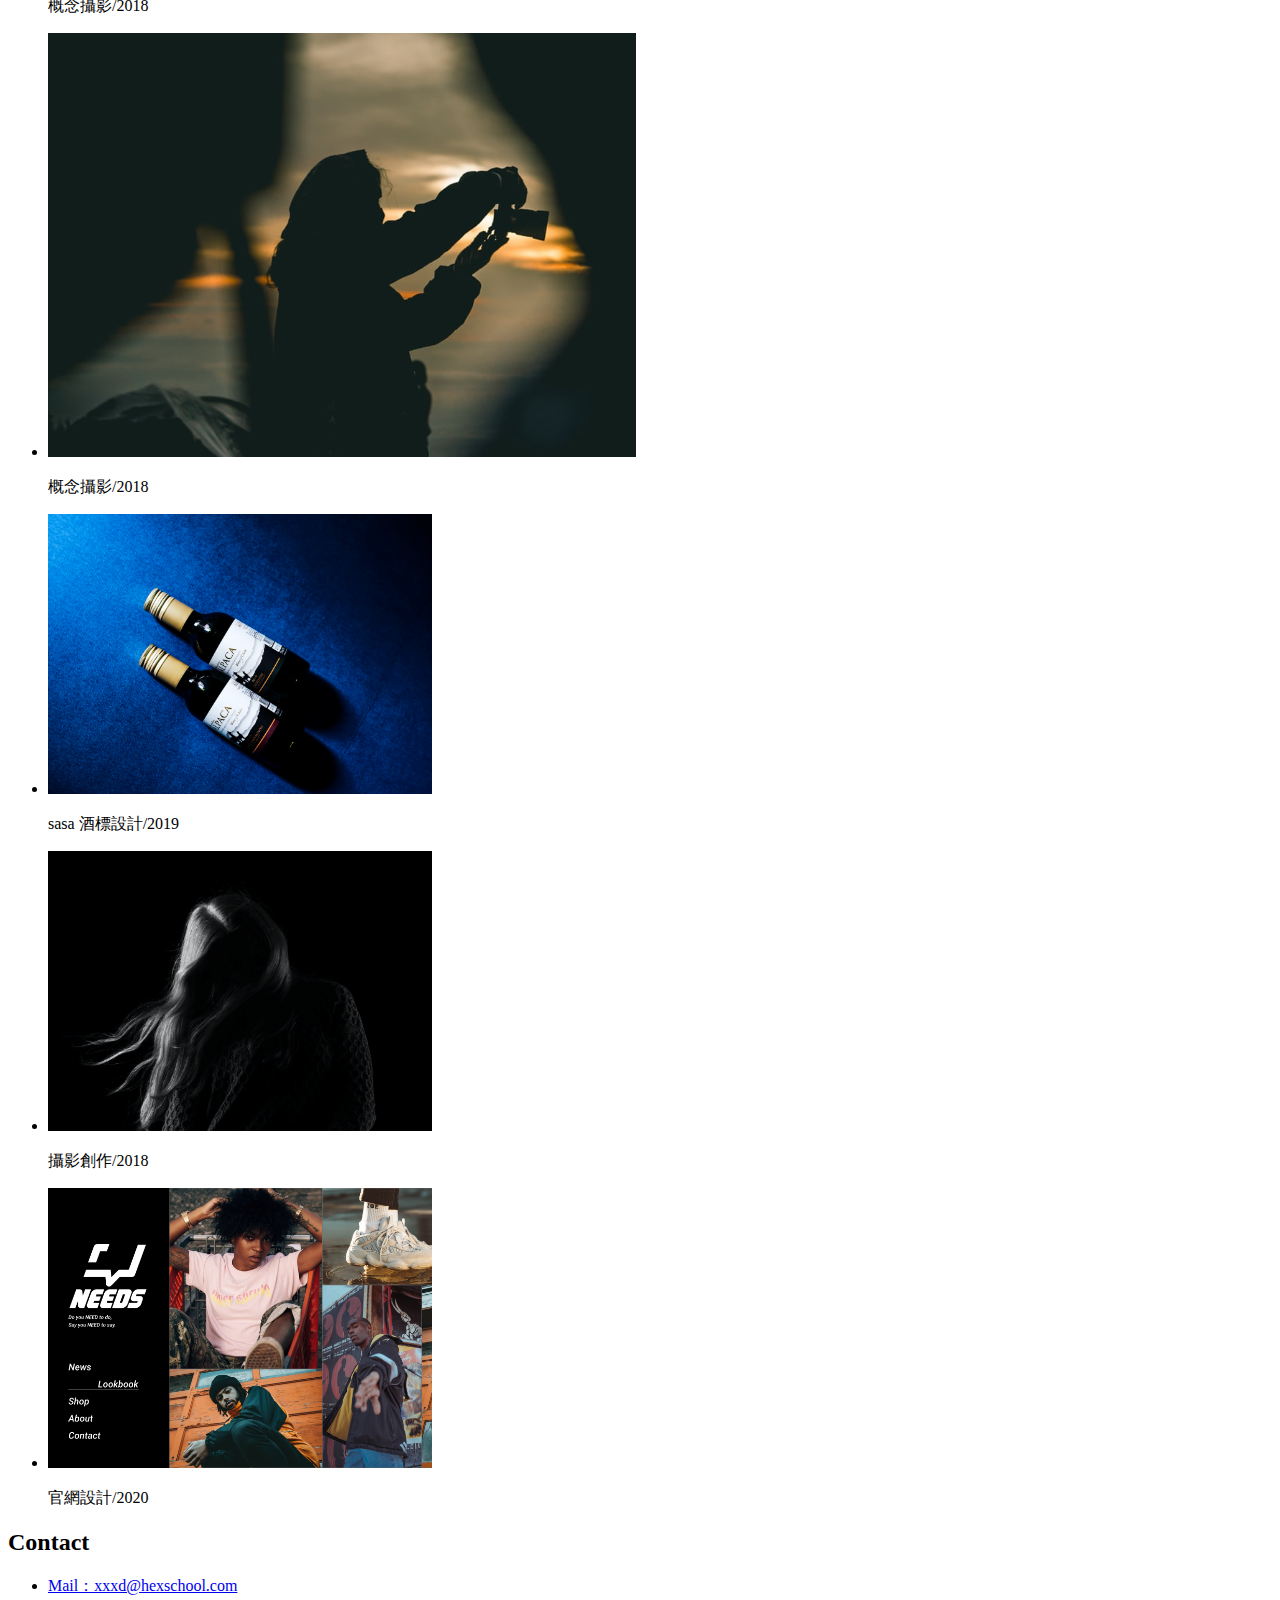
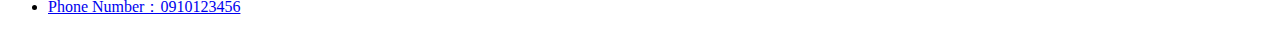
==== commit fca7912e: "first commit" ====
--- a/app/index.html
+++ b/app/index.html
@@ -1,123 +1,177 @@
 <!DOCTYPE html>
 <html lang="en">
+  <head>
+    <meta charset="UTF-8" />
+    <meta http-equiv="X-UA-Compatible" content="IE=edge" />
+    <meta name="viewport" content="width=device-width, initial-scale=1.0" />
+    <title>week2</title>
+    <link rel="stylesheet" href="./assets/style/all.css" />
+  </head>
 
-<head>
-    <meta charset="UTF-8">
-    <meta http-equiv="X-UA-Compatible" content="IE=edge">
-    <meta name="viewport" content="width=device-width, initial-scale=1.0">
-    <title>week2</title>
-    <link rel="stylesheet" href="./assets/style/all.css">
-</head>
-
-<body>
+  <body>
+    <!-- banner -->
     <div class="d-flex f-jcc f-aic header color-primary mb-14 f-dc">
-        <div>
-            <h1>
-                <span class="fontSizeS fontWeightB fontStyleItalic d-block">Here’s</span>
-                <span class="fontSizeL lineHeightL fontWeight900">JOANNE</span>
-            </h1>
-            <p class="mb-10">Founder of “XXXD Official’’<br>& Graphic Designer</p>
-        </div>
-        <ul class="d-flex f-jcc f-aic">
-            <li><img src="assets/images/behance.svg" alt="be" class="mr-4"></li>
-            <li><img src="assets/images/facebook.svg" alt="facebook" class="mr-4"></li>
-            <li><img src="assets/images/instagram.svg" alt="ig" class="mr-4"></li>
-            <li><img src="assets/images/youtube.svg" alt="youtube"></li>
-        </ul>
+      <div>
+        <h1>
+          <span class="fontSizeS fontWeightB fontStyleItalic d-block"
+            >Here’s</span
+          >
+          <span class="fontSizeL lineHeightL fontWeight900 fontStyleItalic"
+            >JOANNE</span
+          >
+        </h1>
+        <p class="mb-10 fontStyleItalic">
+          Founder of “XXXD Official’’<br />& Graphic Designer
+        </p>
+      </div>
+      <ul class="d-flex f-jcc f-aic">
+        <li><img src="assets/images/behance.svg" alt="be" class="mr-4" /></li>
+        <li>
+          <img src="assets/images/facebook.svg" alt="facebook" class="mr-4" />
+        </li>
+        <li><img src="assets/images/instagram.svg" alt="ig" class="mr-4" /></li>
+        <li><img src="assets/images/youtube.svg" alt="youtube" /></li>
+      </ul>
     </div>
+    <!-- about -->
     <div class="about textAlignCenter mb-40">
-        <h2 class="fontSizeM lineHeightM fontWeightB fontStyleItalic mb-10">About</h2>
-        <img src="assets/images/photo.png" alt="Joanne_Chen_photo" class="mb-5">
-        <ul class="fontWeightB fontSizeS lineHeightS">
-            <li class="mb-1">Joanne Chen</li>
-            <li class="mb-2">1997/10/10</li>
-            <li>National Hex School Normal University<br>Department of Visual Design</li>
-            <div class="about--hr"></div>
-        </ul>
-        <ul class="fontSizeS lineHeightS fontStyleItalic fontWeightB">
-            <li class="about--iconCircle">
-                <p>Founder of ‘’XXXD Official’’</p>
-            </li>
-            <li class="about--iconCircle">
-                <p>Graphic Designer</p>
-            </li>
-            <li class="about--iconCircle">
-                <p>Graphic Intern of Hex School</p>
-            </li>
-        </ul>
+      <h2 class="fontSizeM lineHeightM fontWeightB fontStyleItalic mb-10">
+        About
+      </h2>
+      <img src="assets/images/photo.png" alt="Joanne_Chen_photo" class="mb-5" />
+      <ul class="fontWeightB fontSizeS lineHeightS">
+        <li class="mb-1">Joanne Chen</li>
+        <li class="mb-2 fontStyleItalic">1997/10/10</li>
+        <li class="fontStyleItalic">
+          National Hex School Normal University<br />Department of Visual Design
+        </li>
+        <div class="about--hr"></div>
+      </ul>
+      <ul class="fontSizeS lineHeightS fontStyleItalic fontWeightB">
+        <li class="about--iconCircle">
+          <p>Founder of ‘’XXXD Official’’</p>
+        </li>
+        <li class="about--iconCircle">
+          <p>Graphic Designer</p>
+        </li>
+        <li class="about--iconCircle">
+          <p>Graphic Intern of Hex School</p>
+        </li>
+      </ul>
     </div>
+    <!-- My Brand -->
     <div class="brand color-primary textAlignCenter color-bg pm-40 mb-14">
-        <h2 class="pt-14 fontSizeM lineHeightM fontStyleItalic fontWeightB mb-3">My Brand ‘’XXXD’’</h2>
-        <p class="mb-8 fontSizeS lineHeightS fontWeightB fontStyleItalic">Just Keep XXXD Everyday</p>
-        <p class="mb-17">2020 年創立的個人服飾品牌<br>引領叛逆少年開啟與社會對話的窗口<br>主打概念潮流<span class="fontStyleItalic">T-Shirt</span></p>
-        <ul>
-            <li><img src="assets/images/brand_img1.png" alt="brand" class="mb-10"></li>
-            <li>
-                <div>
-                    <img src="assets/images/brand_img2.png" alt="brand" class="mr-6">
-                    <img src="assets/images/brand_img3.png" alt="brand">
-                </div>
-            </li>
-        </ul>
+      <h2 class="pt-14 fontSizeM lineHeightM fontStyleItalic fontWeightB mb-3">
+        My Brand ‘’XXXD’’
+      </h2>
+      <p class="mb-8 fontSizeS lineHeightS fontWeightB fontStyleItalic">
+        Just Keep XXXD Everyday
+      </p>
+      <p class="mb-17">
+        2020 年創立的個人服飾品牌<br />引領叛逆少年開啟與社會對話的窗口<br />主打概念潮流<span
+          class="fontStyleItalic"
+          >T-Shirt</span
+        >
+      </p>
+      <ul class="d-flex flexWrap f-jcc">
+        <li class="w-100 mb-10">
+          <img src="assets/images/brand_img1.png" alt="brand" />
+        </li>
+        <li class="mr-6">
+          <img src="assets/images/brand_img2.png" alt="brand" />
+        </li>
+        <li>
+          <img src="assets/images/brand_img3.png" alt="brand" />
+        </li>
+      </ul>
     </div>
+    <!-- Other Works -->
     <div class="portfolio textAlignCenter mb-36">
-        <h2 class="fontSizeM lineHeightM fontStyleItalic fontWeightB mb-4">Other Works</h2>
-        <p class="mb-14"><span class="fontStyleItalic">2016-2020</span> 年累積的作品<br>海報/廣告/攝影/<span
-                class="fontStyleItalic">LOGO</span>/<span class="fontStyleItalic">3D</span></p>
-        <ul class="d-flex flexWrap f-jcsb fontWeightB">
-            <li>
-                <div>
-                    <img src="assets/images/work_img1.png" alt="海報設計/2017">
-                    <p class="lineHeightS mb-12">海報設計/<span class="fontStyleItalic">2017</span></p>
-                </div>
-            </li>
-            <li>
-                <img src="assets/images/work_img2.png" alt="海報設計/2018">
-                <p class="lineHeightS mb-12">海報設計/<span class="fontStyleItalic">2018</span></p>
-            </li>
-            <li>
-                <img src="assets/images/work_img3.png" alt="海報設計/2018">
-                <p class="lineHeightS mb-12">海報設計/<span class="fontStyleItalic">2018</span></p>
-            </li>
-            <li>
-                <img src="assets/images/work_img4.png" alt="概念攝影/2018">
-                <p class="lineHeightS mb-12">概念攝影/<span class="fontStyleItalic">2018</span></p>
-            </li>
-            <li>
-                <img src="assets/images/work_img5.png" alt="概念攝影/2018">
-                <p class="lineHeightS mb-12">概念攝影/<span class="fontStyleItalic">2018</span></p>
-            </li>
-            <li>
-                <img src="assets/images/work_img6.png" alt="sasa 酒標設計/2019">
-                <p class="lineHeightS">sasa 酒標設計/<span class="fontStyleItalic">2019</span></p>
-            </li>
-            <li>
-                <img src="assets/images/work_img7.png" alt="攝影創作/2018">
-                <p class="lineHeightS">攝影創作/<span class="fontStyleItalic">2018</span></p>
-            </li>
-            <li>
-                <img src="assets/images/work_img8.png" alt="官網設計/2020">
-                <p class="lineHeightS">官網設計/<span class="fontStyleItalic">2020</span></p>
-            </li>
-        </ul>
+      <h2 class="fontSizeM lineHeightM fontStyleItalic fontWeightB mb-4">
+        Other Works
+      </h2>
+      <p class="mb-14">
+        <span class="fontStyleItalic">2016-2020</span>
+        年累積的作品<br />海報/廣告/攝影/<span class="fontStyleItalic"
+          >LOGO</span
+        >/<span class="fontStyleItalic">3D</span>
+      </p>
+      <ul class="d-flex flexWrap f-jcsb fontWeightB">
+        <li>
+          <div>
+            <img src="assets/images/work_img1.png" alt="海報設計/2017" />
+            <p class="lineHeightS mb-12">
+              海報設計/<span class="fontStyleItalic">2017</span>
+            </p>
+          </div>
+        </li>
+        <li>
+          <img src="assets/images/work_img2.png" alt="海報設計/2018" />
+          <p class="lineHeightS mb-12">
+            海報設計/<span class="fontStyleItalic">2018</span>
+          </p>
+        </li>
+        <li>
+          <img src="assets/images/work_img3.png" alt="海報設計/2018" />
+          <p class="lineHeightS mb-12">
+            海報設計/<span class="fontStyleItalic">2018</span>
+          </p>
+        </li>
+        <li>
+          <img src="assets/images/work_img4.png" alt="概念攝影/2018" />
+          <p class="lineHeightS mb-12">
+            概念攝影/<span class="fontStyleItalic">2018</span>
+          </p>
+        </li>
+        <li>
+          <img src="assets/images/work_img5.png" alt="概念攝影/2018" />
+          <p class="lineHeightS mb-12">
+            概念攝影/<span class="fontStyleItalic">2018</span>
+          </p>
+        </li>
+        <li>
+          <img src="assets/images/work_img6.png" alt="sasa 酒標設計/2019" />
+          <p class="lineHeightS">
+            sasa 酒標設計/<span class="fontStyleItalic">2019</span>
+          </p>
+        </li>
+        <li>
+          <img src="assets/images/work_img7.png" alt="攝影創作/2018" />
+          <p class="lineHeightS">
+            攝影創作/<span class="fontStyleItalic">2018</span>
+          </p>
+        </li>
+        <li>
+          <img src="assets/images/work_img8.png" alt="官網設計/2020" />
+          <p class="lineHeightS">
+            官網設計/<span class="fontStyleItalic">2020</span>
+          </p>
+        </li>
+      </ul>
     </div>
-    <div class="footer textAlignCenter color-primary color-bg pm-16 fontStyleItalic fontSizeS">
-        <h2 class="pt-16 fontSizeM lineHeightM mb-4 fontWeightB">
-            Contact
-        </h2>
-        <ul>
-            <li class="mb-4">
-                <a href="mailto:xxxd@hexschool.com" class="color-primary">
-                    Mail：xxxd@hexschool.com
-                </a>
-            </li>
-            <li>
-                <a href="tel: 0910123456" class="color-primary">
-                    Phone Number：0910123456
-                </a>
-            </li>
-        </ul>
+    <div
+      class="
+        footer
+        textAlignCenter
+        color-primary color-bg
+        pm-16
+        fontStyleItalic
+        fontSizeS
+      "
+    >
+      <h2 class="pt-16 fontSizeM lineHeightM mb-4 fontWeightB">Contact</h2>
+      <ul>
+        <li class="mb-4">
+          <a href="mailto:xxxd@hexschool.com" class="color-primary">
+            Mail：xxxd@hexschool.com
+          </a>
+        </li>
+        <li>
+          <a href="tel: 0910123456" class="color-primary">
+            Phone Number：0910123456
+          </a>
+        </li>
+      </ul>
     </div>
-</body>
-
-</html>+  </body>
+</html>
